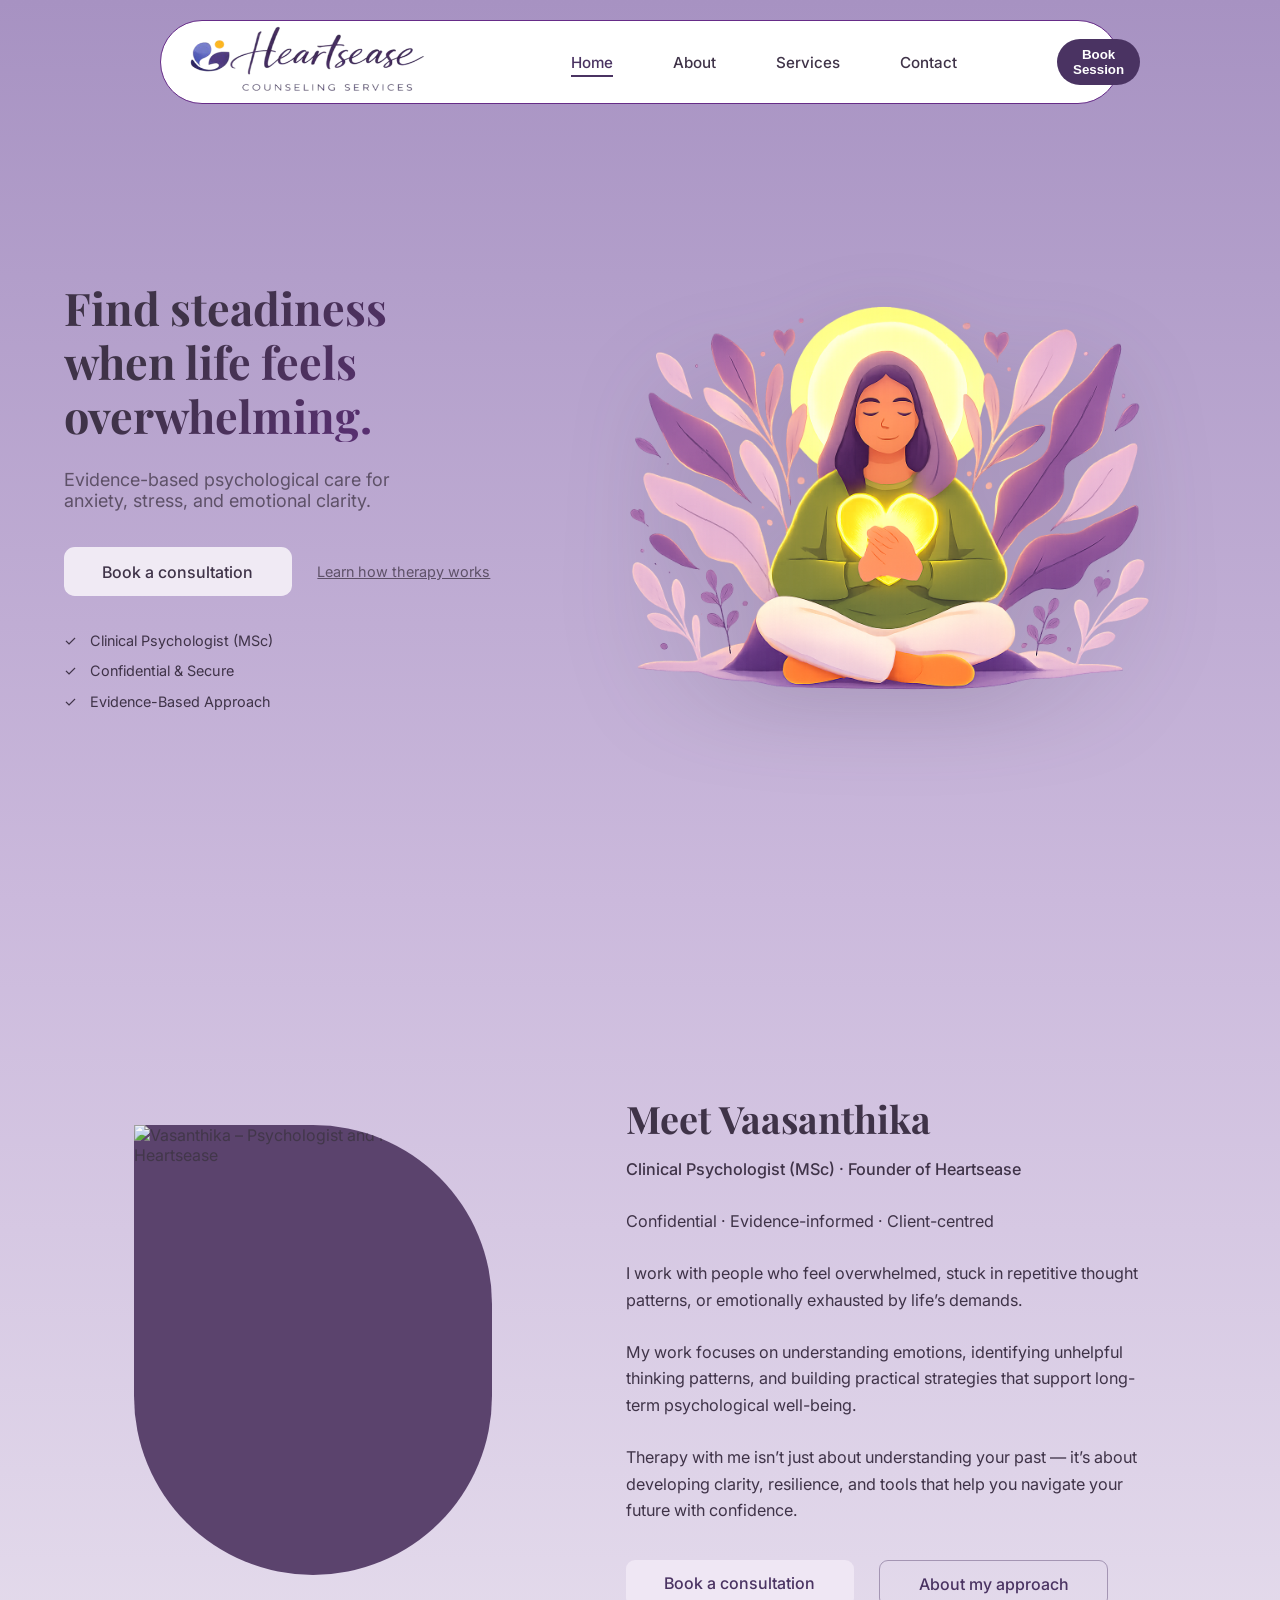
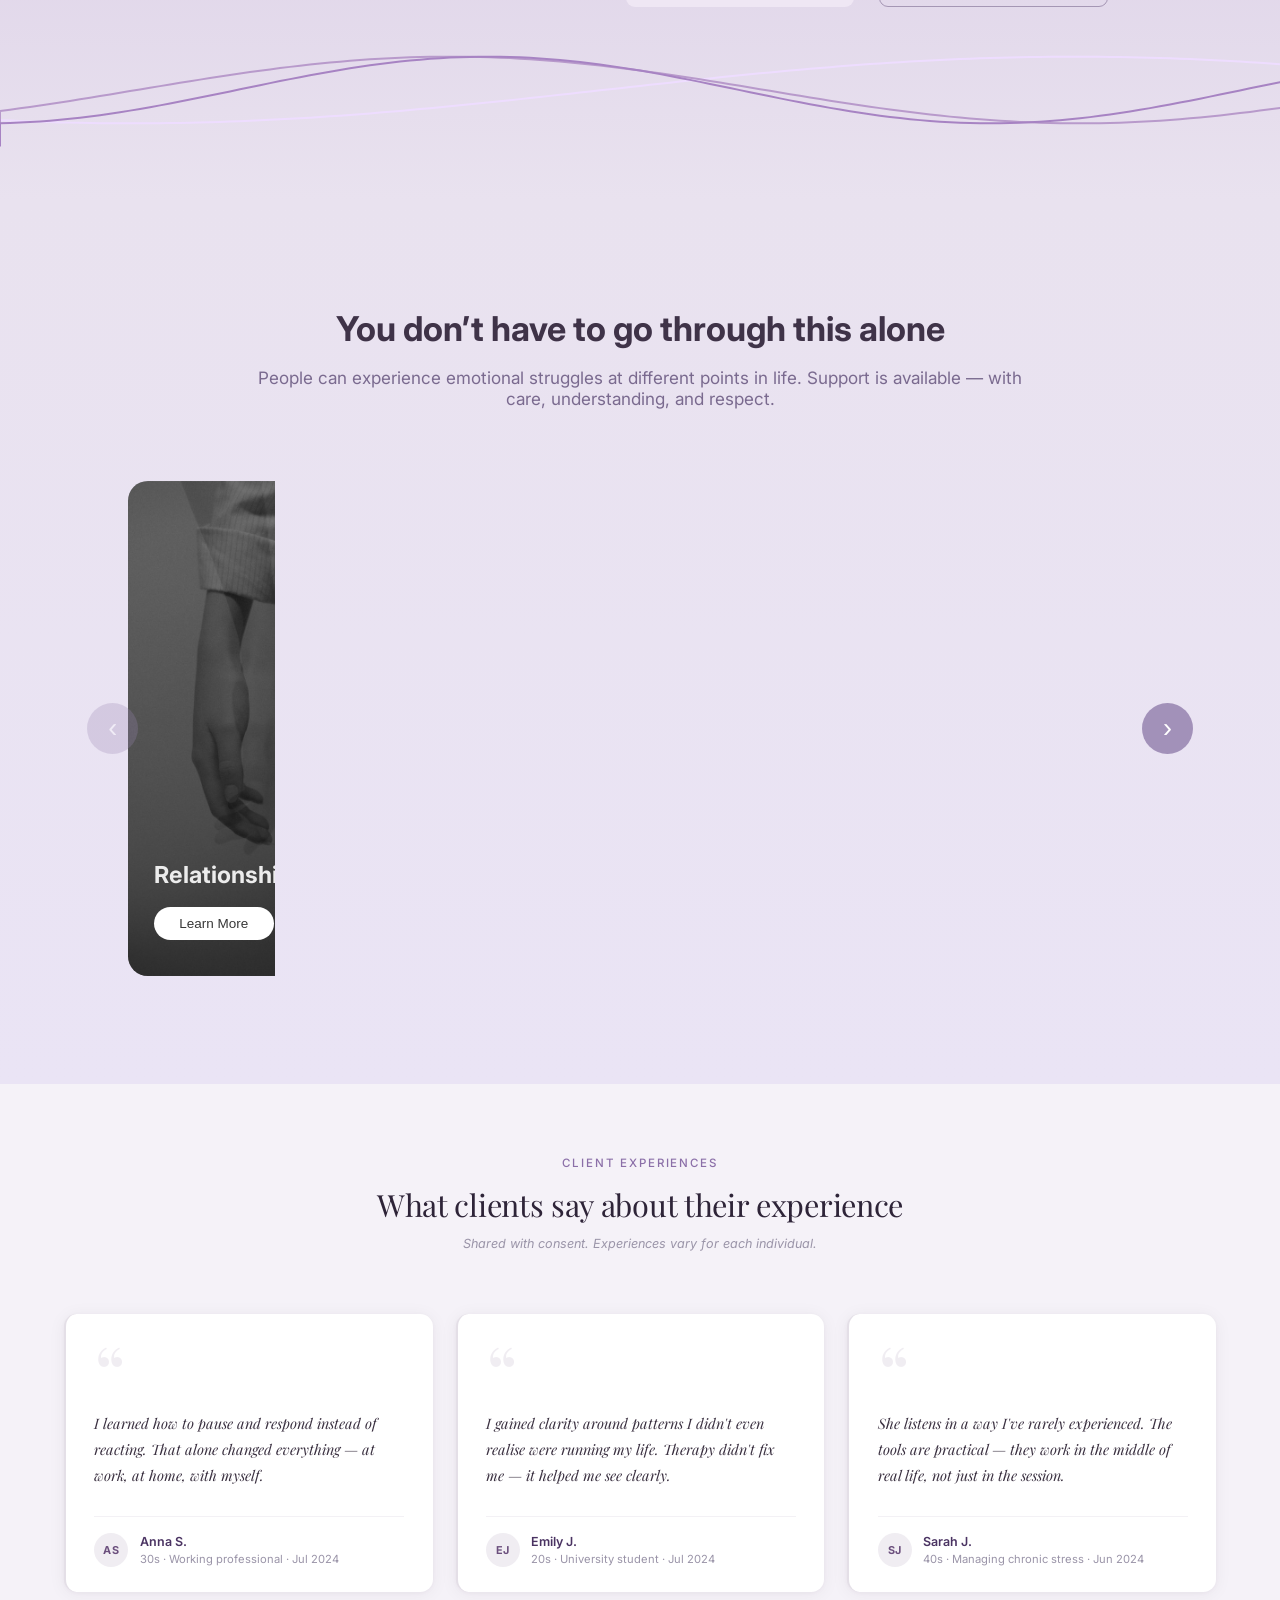
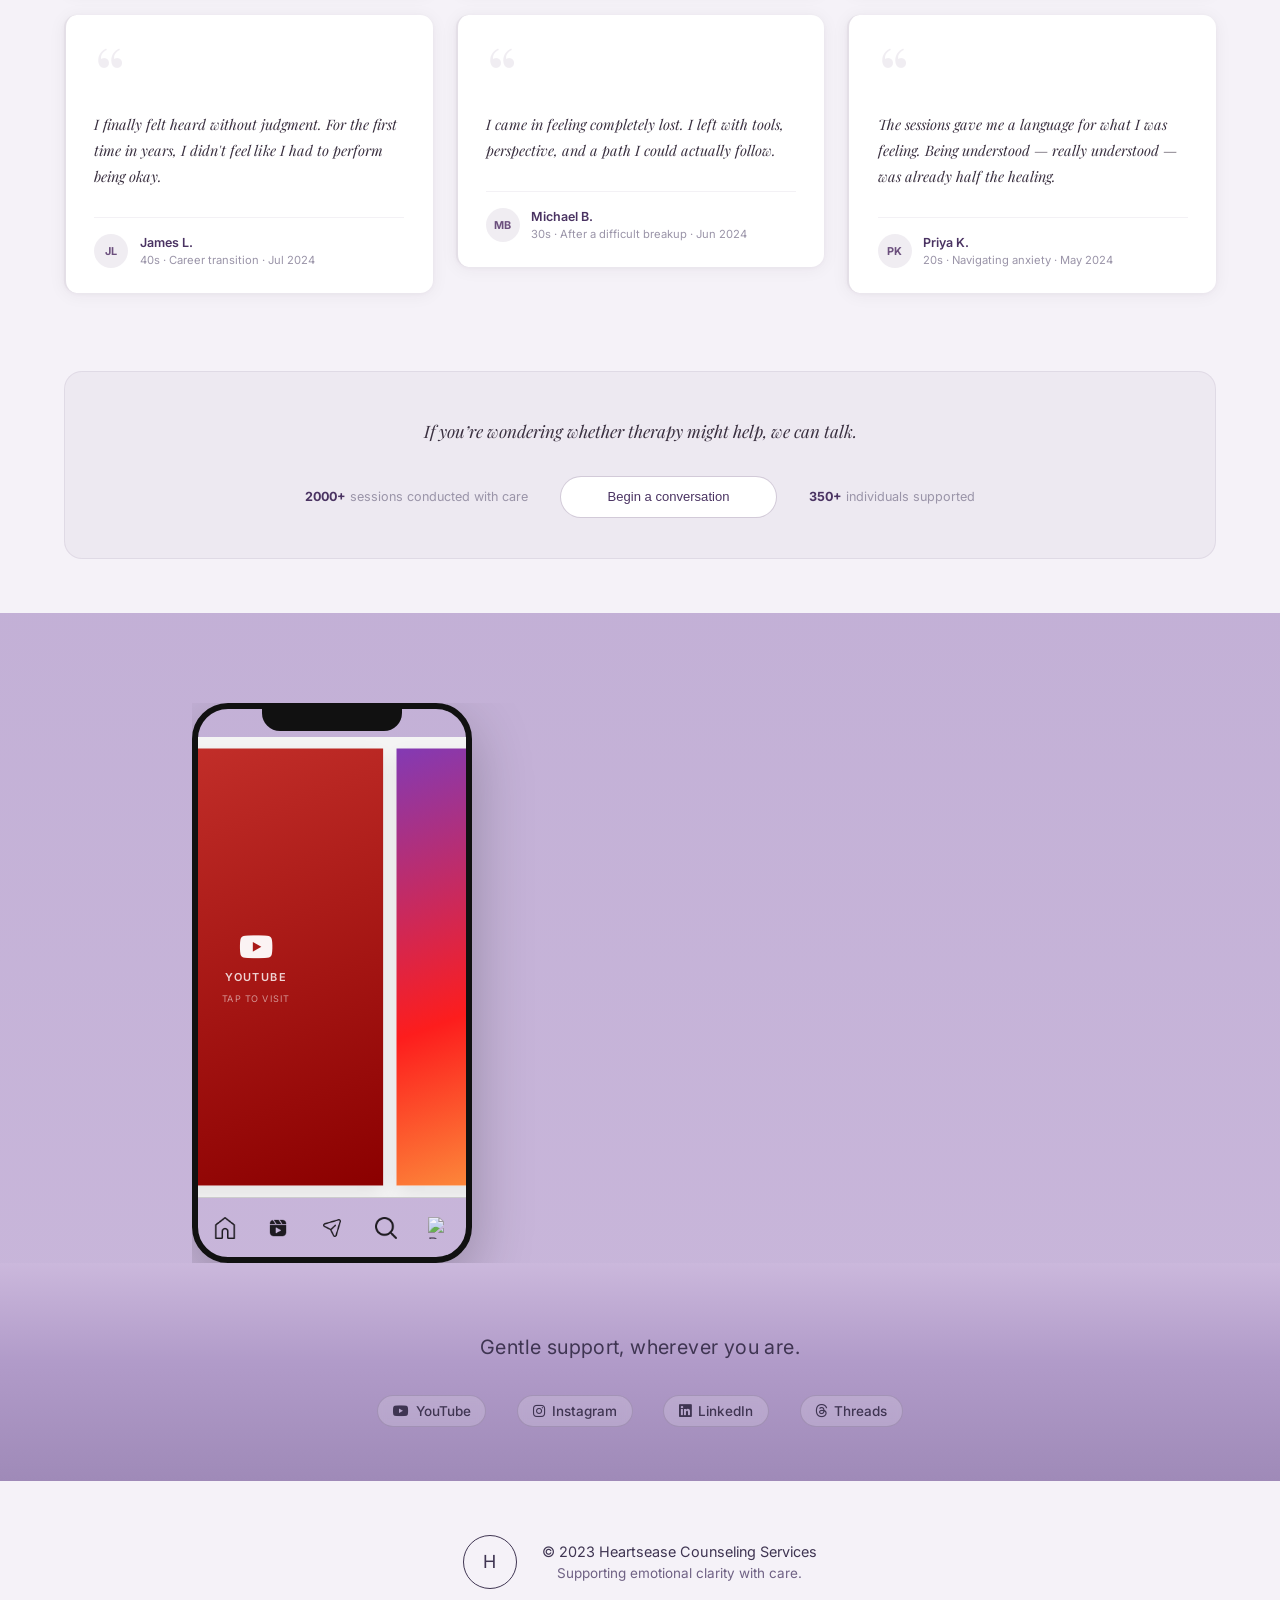
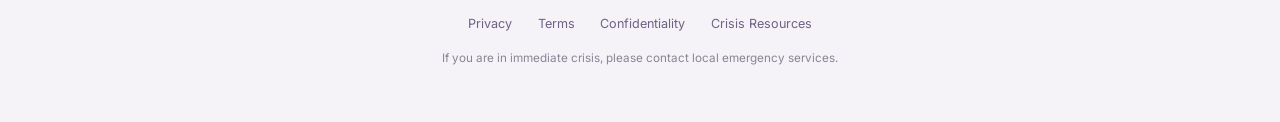
==== index.html @ f0b16a40 "Rename main.html to index.html" ====
<!DOCTYPE html>
<html lang="en">

<head>
  <meta charset="UTF-8" />
  <meta name="viewport" content="width=device-width, initial-scale=1.0" />
  <title>Heartsease – Psychological Care</title>
  <link rel="preconnect" href="https://fonts.googleapis.com">
  <link rel="preconnect" href="https://fonts.gstatic.com" crossorigin>
  <link href="https://fonts.googleapis.com/css2?family=Inter:wght@400;500;600&family=Playfair+Display:ital,wght@0,400;0,700;1,400&display=swap" rel="stylesheet">
  <link rel="stylesheet" href="https://cdnjs.cloudflare.com/ajax/libs/font-awesome/6.5.0/css/all.min.css" />
  <link rel="stylesheet" href="styles.css" />
  <script src="https://checkout.razorpay.com/v1/checkout.js"></script>
</head>

<body>

  <!-- NAVBAR -->
  <!-- <header class="navbar">
    <div class="nav-inner">
      <div class="logo">
        <img src="assets/logo.png" alt="Heartsease Logo" />
      </div>x

      <nav class="nav-links">
        <a href="#">Home</a>
        <a href="#">Approach</a>
        <a href="#">Services</a>
        <a href="#">Contact</a>
      </nav>

      <a href="#" class="nav-cta">Book Session</a>
    </div>
  </header> -->

  <header>
    <nav class="navbar">
      <div class="nav-container">
        <div class="nav-left">
          <img src="assets/logo.png" alt="Heartsease Logo" class="logo">
        </div>
        <ul class="nav-links" id="navLinks">
          <li><a href="#section1" class="active">Home</a></li>
          <li><a href="#section2">About</a></li>
          <li><a href="#section3">Services</a></li>
          <li><a href="#section4">Contact</a></li>
        </ul>
        <div class="nav-right">
          <button class="book-session-btn">Book Session</button>
          <button class="menu-toggle" id="menuToggle">☰</button>
        </div>
      </div>
    </nav>
  </header>

  <!-- HERO -->
  <section class="hero" id="section1">
    <div class="hero-content">

      <h1 class="hero-h1">Find steadiness <br/>when life feels overwhelming.</h1>

      <p class="subtitle">
        Evidence-based psychological care for <br/>anxiety, stress, and emotional clarity.
      </p>

      <div class="hero-visual">
        <img src="assets/illustration.png" alt="Calm therapy illustration" />
      </div>

      <div class="cta-row">
        <a href="#" class="primary-cta">Book a consultation</a>
        <a href="#" class="secondary-cta">Learn how therapy works</a>
      </div>

      <ul class="trust-list">
        <li>Clinical Psychologist (MSc)</li>
        <li>Confidential & Secure</li>
        <li>Evidence-Based Approach</li>
      </ul>

    </div>
  </section>
  <section class="about-section" id="section2">
    <div class="about-wrapper">

      <!-- IMAGE -->
      <div class="about-image reveal">
        <img src="" alt="Vasanthika – Psychologist and Founder of Heartsease" />
      </div>

      <!-- CONTENT -->
      <div class="about-content reveal">
        <h2>Meet Vaasanthika</h2>

        <p class="role">
          Clinical Psychologist (MSc) · Founder of Heartsease
        </p>

        <p class="trust-line">
          Confidential · Evidence-informed · Client-centred
        </p>

        <p>
          I work with people who feel overwhelmed, stuck in repetitive thought
          patterns, or emotionally exhausted by life’s demands.
        </p>

        <p>
          My work focuses on understanding emotions, identifying unhelpful thinking
          patterns, and building practical strategies that support long-term
          psychological well-being.
        </p>

        <p>
          Therapy with me isn’t just about understanding your past — it’s about
          developing clarity, resilience, and tools that help you navigate your
          future with confidence.
        </p>

        <div class="about-cta">
          <a href="#" class="primary-btn">Book a consultation</a>
          <a href="#" class="secondary-btn">About my approach</a>
        </div>
      </div>

      <div id="canvas-container">
        <canvas id="sineCanvas"></canvas>
      </div>

    </div>
  </section>
  <section class="focus-section" id="section3">

    <div class="focus-header reveal">
      <h2>You don’t have to go through this alone</h2>
      <p>
        People can experience emotional struggles at different points in life.
        Support is available — with care, understanding, and respect.
      </p>
    </div>

    <div class="focus-wrapper">

      <!-- LEFT ARROW -->
      <button class="nav-arrow left" aria-label="Scroll left">‹</button>

      <!-- CARD STRIP -->
      <div class="focus-cards">

        <div class="focus-card" style="background-image:url('assets/relationship.jpg')">
          <div class="overlay">
            <h3>Relationship</h3>
            <p>Build healthier relationships and improve the way you communicate with the people who matter most. These
              sessions help you understand patterns, handle conflict better, and feel more connected and heard.</p>
            <button>Learn More</button>
          </div>
        </div>

        <div class="focus-card" style="background-image:url('assets/anxiety.jpg')">
          <div class="overlay">
            <h3>Anxiety & Stress</h3>
            <p>If stress or anxiety feels like it’s taking over your day-to-day life, these sessions offer simple,
              practical tools to help you feel calmer, more grounded, and in control again.</p>
            <button>Learn More</button>
          </div>
        </div>

        <div class="focus-card" style="background-image:url('assets/life_transition.jpg')">
          <div class="overlay">
            <h3>Life Transitions</h3>
            <p>Going through a major life transition? Step into the next chapter of your life with confidence and ease,
              nurtured by my transformative counseling sessions.</p>
            <button>Learn More</button>
          </div>
        </div>

        <div class="focus-card" style="background-image:url('assets/confidence.png')">
          <div class="overlay">
            <h3>Self-esteem</h3>
            <p>Unleash your inner strength and rediscover your worth with my personalized counseling sessions tailored
              to empower your journey.</p>
            <button>Learn More</button>
          </div>
        </div>

        <div class="focus-card" style="background-image:url('assets/cognitive.jpg')">
          <div class="overlay">
            <h3>Cognitive Behaviour</h3>
            <p>revolutionize your mindset, and gain lasting positive changes in your thoughts and behaviour with my
              purpose-driven sessions.</p>
            <button>Learn More</button>
          </div>
        </div>

        <div class="focus-card" style="background-image:url('assets/grief.jpg')">
          <div class="overlay">
            <h3>Grief & Loss</h3>
            <p>Discover a way forward through the pain of grief. Learn to heal, restore and find a new sense of purpose
              with my compassionate guidance.</p>
            <button>Learn More</button>
          </div>
        </div>

      </div>

      <!-- RIGHT ARROW -->
      <button class="nav-arrow right" aria-label="Scroll right">›</button>

    </div>
  </section>
  <section class="testimonials-section" id="section4">
    <div class="testimonials-header reveal">
      <span class="t-eyebrow">Client Experiences</span>
      <h2>What clients say about their experience</h2>
      <p>Shared with consent. Experiences vary for each individual.</p>
    </div>

    <div class="testimonials-masonry" id="testimonialsGrid"></div>

    <div class="see-more" id="seeMore">
      <span>See more below</span>
      <span class="arrow">↓</span>
    </div>
    <div class="testimonial-cta">
      <p class="cta-text">
        If you’re wondering whether therapy might help, we can talk.
      </p>

      <div class="cta-stats">
        <span><strong>2000+</strong> sessions conducted with care</span>
        <button class="cta-button">
          Begin a conversation
        </button>
        <span><strong>350+</strong> individuals supported</span>
      </div>
    </div>

  </section>
  <footer class="site-footer">
    <div class="feed-strip">
      <div class="phone">
        <div class="notch"></div>
        <div class="phone-content">
          <div class="phone-post">
            <div class="post-image">
              <div class="auto-scroll" id="autoScroll">
                <!-- Social posts rendered by script.js -->
              </div>
            </div>
          </div>
        </div>
        <div class="phone-footer">
          <img class="nav-img" src="assets/home.png" alt="Home">
          <img class="nav-img" src="assets/reel.png" alt="Search">
          <img class="nav-img" src="assets/send.png" alt="Add">
          <img class="nav-img" src="assets/search.png" alt="Reels">
          <img class="nav-img" src="assets/green.jpg" alt="Profile">
        </div>
      </div>
    </div>

    <!-- Top Gradient Section -->
    <div class="footer-atmosphere reveal">
      <p class="footer-tagline">
        Gentle support, wherever you are.
      </p>

      <div class="footer-social">
        <a href="YOUR_YOUTUBE_URL" target="_blank" rel="noopener" aria-label="YouTube">
          <i class="fa-brands fa-youtube"></i> YouTube
        </a>
        <a href="YOUR_INSTAGRAM_URL" target="_blank" rel="noopener" aria-label="Instagram">
          <i class="fa-brands fa-instagram"></i> Instagram
        </a>
        <a href="YOUR_LINKEDIN_URL" target="_blank" rel="noopener" aria-label="LinkedIn">
          <i class="fa-brands fa-linkedin"></i> LinkedIn
        </a>
        <a href="YOUR_THREADS_URL" target="_blank" rel="noopener" aria-label="Threads">
          <i class="fa-brands fa-threads"></i> Threads
        </a>
      </div>
    </div>

    <!-- Bottom Identity Section -->
    <div class="footer-bottom">
      <div class="footer-brand">
        <div class="footer-logo">H</div>
        <div>
          <p class="copyright">
            © 2023 Heartsease Counseling Services
          </p>
          <p class="mission">
            Supporting emotional clarity with care.
          </p>
        </div>
      </div>

      <div class="footer-links">
        <a href="#">Privacy</a>
        <a href="#">Terms</a>
        <a href="#">Confidentiality</a>
        <a href="#">Crisis Resources</a>
      </div>

      <p class="crisis-note">
        If you are in immediate crisis, please contact local emergency services.
      </p>
    </div>

  </footer>

  <!-- ===================== BOOKING MODAL ===================== -->
  <div class="booking-overlay" id="bookingOverlay">
    <div class="booking-modal" id="bookingModal">

      <button class="booking-close" id="bookingClose" aria-label="Close">×</button>

      <!-- Header -->
      <div class="booking-header">
        <div class="booking-logo">H</div>
        <div>
          <h2>Book a Session</h2>
          <p class="booking-sub">with Vaasanthika &middot; Clinical Psychologist</p>
        </div>
      </div>

      <form class="booking-form" id="bookingForm" novalidate>

        <!-- NAME -->
        <div class="bk-group">
          <label class="bk-label" for="bkName">Your Name</label>
          <input class="bk-input" type="text" id="bkName" placeholder="Enter your full name" autocomplete="name" />
        </div>

        <div class="bk-divider"></div>

        <!-- CALENDAR -->
        <div class="bk-group">
          <label class="bk-label">Choose a Date</label>
          <div class="date-strip" id="dateStrip"></div>
        </div>

        <div class="bk-divider"></div>

        <!-- TIME SLOTS (populated from Google Calendar) -->
        <div class="bk-group">
          <label class="bk-label">Select a Time</label>
          <div class="time-slot-area">
            <p class="bk-cal-loading" id="slotLoading">
              <i class="fa-solid fa-circle-notch fa-spin"></i> Checking availability…
            </p>
            <div class="time-pill-grid" id="timePillGrid"></div>
          </div>
        </div>

        <div class="bk-divider"></div>

        <!-- MOBILE -->
        <div class="bk-group">
          <label class="bk-label" for="bkMobile">Mobile Number</label>
          <div class="bk-input-wrap">
            <input class="bk-input" type="tel" id="bkMobile" placeholder="+91 98765 43210" autocomplete="tel" />
            <span class="bk-field-icon" id="mobileIcon"></span>
          </div>
          <p class="verified-tag" id="mobileVerifiedTag">
            <i class="fa-solid fa-circle-check"></i> Mobile verified
          </p>
        </div>

        <!-- EMAIL -->
        <div class="bk-group">
          <label class="bk-label" for="bkEmail">Email Address</label>
          <div class="bk-input-wrap">
            <input class="bk-input" type="email" id="bkEmail" placeholder="you@email.com" autocomplete="email" />
            <span class="bk-field-icon" id="emailIcon"></span>
          </div>
          <p class="verified-tag" id="emailVerifiedTag">
            <i class="fa-solid fa-circle-check"></i> Email verified
          </p>
        </div>

        <div class="bk-divider"></div>

        <!-- AMOUNT -->
        <div class="amount-bar">
          <span class="amount-label">Session Fee</span>
          <span class="amount-value" id="sessionAmount">₹1,999 <span class="amount-per">/ session</span></span>
        </div>

        <!-- INFO NOTES -->
        <ul class="info-notes-bk">
          <li><i class="fa-solid fa-envelope-open-text"></i> You'll receive a confirmation with session details</li>
          <li><i class="fa-solid fa-lock"></i> Sessions are held online in a private, secure setting</li>
          <li><i class="fa-solid fa-feather"></i> You don't need to prepare anything in advance</li>
        </ul>

        <!-- BOOK NOW -->
        <button type="submit" class="book-now-btn" id="bookNowBtn">Book Now</button>

        <!-- TROUBLE -->
        <p class="trouble-line">
          Trouble booking?
          <a class="wa-link" id="waHelpLink" href="#" target="_blank" rel="noopener">
            <i class="fa-brands fa-whatsapp"></i> Contact us on WhatsApp
          </a>
        </p>

      </form>
    </div>
  </div>
  <!-- =================== END BOOKING MODAL =================== -->

  <script src="script.js"></script>
</body>

</html>
---- styles.css ----
/* RESET */
* {
  margin: 0;
  padding: 0;
  box-sizing: border-box;
}

html {
  overflow-x: clip;
}
body {
  overflow-x: hidden;
}

:root {
  /* Backgrounds */
  --bg-main: #B6A3C7;
  --bg-gradient: linear-gradient(180deg, #A792C2 0%, #CBB9DC 100%);
  --bg-about: linear-gradient(180deg, #CBB9DC 0%, #E9E2EF 100%);
  --bg-light: #f5f2f8;
  --bg-testimonials: #f3f5e8;

  /* Text */
  --text-primary: #3F3348;
  --text-secondary: #5E5168;
  --text-dark: #2f2a35;
  --text-muted: #6f6284;
  --text-subtle: #8a8594;
  --text-trust: rgba(47, 31, 63, 0.65);
  --text-footer: #3f3552;

  /* Purples */
  --purple-deep: #4a3362;
  --purple-mid: #5a3f6e;
  --purple-muted: #7a6a8f;
  --purple-soft: rgba(155, 136, 179, 0.9);
  --purple-border: #662c88;
  --purple-overlay: linear-gradient(180deg, rgba(155, 136, 179, 0.15), rgba(155, 136, 179, 0.05));

  /* Borders */
  --accent-soft: rgba(63, 51, 72, 0.08);
  --border-soft: rgba(74, 51, 98, 0.4);
  --border-cta: rgba(59, 42, 79, 0.25);

  /* CTA */
  --cta-bg: #F0EAF4;
  --cta-bg-alt: #efe7f4;
  --cta-bg-hover: #ece6f3;
  --cta-text: #3F3348;

  /* Footer */
  --footer-atmosphere: linear-gradient(180deg, #cbb8dc 0%, #b19bc9 45%, #9f8ab8 100%);
}


/* BODY */
body {
  font-family: "Inter", system-ui, sans-serif;
  background: var(--bg-gradient);
  color: var(--text-primary);
}

/* NAVBAR */
/* .navbar {
  position: fixed;
  top: 0;
  width: 100vw;
  height: 10vh;
  background: rgba(182, 163, 199, 0.85);
  backdrop-filter: blur(10px);
  z-index: 100;
}

.nav-inner {
  width: 90vw;
  height: 100%;
  margin: 0 auto;
  display: flex;
  align-items: center;
  justify-content: space-between;
}

.logo {
  display: flex;
  align-items: center;
  height: 100%;
}

.logo img {
  height: 4.5vh;
  height: 80px;     
  width: auto;
  object-fit: contain;
}


.nav-links {
  display: flex;
  gap: 3vw;
}

.nav-links a {
  color: var(--text-primary);
  text-decoration: none;
  font-size: 1.6vh;
}

.nav-links a:hover {
  color: var(--text-primary);
}

.nav-cta {
  padding: 1.2vh 2.4vw;
  background: var(--accent-soft);
  border-radius: 3vh;
  text-decoration: none;
  color: var(--text-primary);
  font-size: 1.6vh;
} */

.navbar {
    position: fixed;
    top: 20px;
    left: 50%;
    width: 75vw;
    transform: translateX(-50%);
    backdrop-filter: blur(10px);
    background-color: white;
    border-radius: 50px;
    padding: 1px 10px;
    border: 1px solid var(--purple-border);
    z-index: 1000;
}

.nav-container {
    display: flex;
    align-items: center;
    justify-content: space-between;
    gap: 100px;
    /* padding: 10px 40px; */

}

.nav-left {
    display: flex;
    align-items: center;
}

.logo {
    width: 300px;
    height: 80px;
}

.nav-center {
    display: flex;
    align-items: center;
    gap: 40px;
}

.product-name {
    font-size: 1.2rem;
    font-weight: bold;
    color: var(--text-primary);
}

.nav-right {
    display: flex;
    align-items: center;
    gap: 15px;
}

.book-session-btn {
    background: var(--purple-deep);
    color: #ffffff;
    border: none;
    padding: 8px 16px;
    border-radius: 50px;
    margin-right: 12px;
    font-weight: 600;
    cursor: pointer;
}

.nav-links {
    display: flex;
    list-style: none;
    gap: 60px;
}

.nav-links a {
    color: var(--text-primary);
    text-decoration: none;
    font-weight: 500;
    font-size: 0.95rem;
    transition: all 0.3s ease;
    position: relative;
}

.nav-links a:hover,
.nav-links a.active {
    color: var(--purple-deep);
}

.nav-links a::after {
    content: '';
    position: absolute;
    width: 0;
    height: 2px;
    bottom: -5px;
    left: 50%;
    background: var(--purple-deep);
    transition: all 0.3s ease;
    transform: translateX(-50%);
}

.nav-links a:hover::after,
.nav-links a.active::after {
    width: 100%;
}

.header-right {
    display: flex;
    align-items: center;
    gap: 20px;
}

/* Mobile Toggle Buttons */
.menu-toggle {
    display: none;
    background: none;
    border: none;
    color: #ffffff;
    font-size: 1.5rem;
    cursor: pointer;
}

.hamburger-menu {
    display: none;
    /* Hidden on desktop */
    background: none;
    border: none;
    font-size: 24px;
    cursor: pointer;
}

/* HERO */
.hero {
  width: 100vw;
  height: 100vh;
  padding-top: 10vh; /* navbar offset */
  background: var(--bg-gradient); /* #A792C2 → #CBB9DC */
  display: flex;
  align-items: center;
}

.hero-content {
  width: 90vw;
  margin: auto;
  display: grid;
  grid-template-columns: 1.1fr 0.9fr;
  grid-template-areas:
    "h1     visual"
    "sub    visual"
    "cta    visual"
    "trust  visual";
  align-items: center;
  gap: 0 5vw;
}

.hero-h1      { grid-area: h1;     margin-bottom: 3vh; }
.subtitle     { grid-area: sub;    margin-bottom: 4vh; }
.hero-visual  { grid-area: visual; }
.cta-row      { grid-area: cta;    margin-bottom: 4vh; }
.trust-list   { grid-area: trust;  }

/* TEXT */
.hero-h1 {
  font-family: "Georgia", serif;
  font-size: 5vh;
  line-height: 1.2;
  margin-bottom: 3vh;
}

.subtitle {
  font-size: 2vh;
  /* max-width: 38vw; */
  color: var(--text-secondary);
  margin-bottom: 4vh;
}

/* CTA */
.cta-row {
  display: flex;
  align-items: center;
  gap: 2vw;
  margin-bottom: 4vh;
}

.primary-cta {
  background: var(--cta-bg);
  color: var(--cta-text);
  padding: 1.6vh 3vw;
  border-radius: 1.2vh;
  text-decoration: none;
  font-weight: 500;
}

.secondary-cta {
  color: var(--text-secondary);
  text-decoration: underline;
  font-size: 1.6vh;
}

/* TRUST */
.trust-list {
  list-style: none;
  display: flex;
  flex-direction: column;
  gap: 1.5vh;
  font-size: 1.6vh;
}

.trust-list li::before {
  content: "✓";
  margin-right: 1vw;
}

/* IMAGE */
.hero-visual {
  display: flex;
  justify-content: center;
}

.hero-visual img {
  width: 50vw;
  max-height: 70vh;
  object-fit: contain;
}

.about-section {
  width: 100vw;
  min-height: 100vh;
  background: var(--bg-about);
  display: flex;
  align-items: center;
}

.about-wrapper {
  width: 88vw;
  margin: auto;
  display: grid;
  grid-template-columns: 0.9fr 1.1fr;
  gap: 6vw;
  align-items: center;
}

/* IMAGE */
.about-image {
  display: flex;
  justify-content: center;
  /* background-color: #5a3f6e; */
}

.about-image img {
  width: 28vw;
  height: 50vh;
  object-fit: cover;
  border-radius: 0 18vw 18vw 18vw;
  filter: contrast(0.95) saturate(0.95);
    background-color: var(--purple-mid);

}

/* CONTENT */
.about-content h2 {
  font-family: "Georgia", serif;
  font-size: 4.2vh;
  margin-bottom: 1.5vh;
  color: var(--text-primary);
}

.role {
  font-size: 1.8vh;
  font-weight: 500;
  margin-bottom: 1vh;
  color: var(--text-primary);
}

.trust-line {
  font-size: 1.6vh;
  color: var(--text-trust);
  margin-bottom: 4vh;
}

.about-content p {
  font-size: 1.8vh;
  line-height: 1.65;
  color: var(--text-primary);
  max-width: 42vw;
  margin-bottom: 2.8vh;
}

/* CTA */
.about-cta {
  display: flex;
  gap: 2vw;
  margin-top: 4vh;
}

.primary-btn {
  padding: 1.4vh 3vw;
  background: var(--cta-bg-alt);
  color: var(--purple-deep);
  text-decoration: none;
  border-radius: 1vh;
  font-weight: 500;
}

.secondary-btn {
  padding: 1.4vh 3vw;
  border: 1px solid var(--border-soft);
  color: var(--purple-deep);
  text-decoration: none;
  border-radius: 1vh;
  font-weight: 500;
}

#canvas-container {
    position: absolute;
    bottom: 0;
    left: 0;
    width: 100%;
    height: 10px;
    z-index: 1;
}

/* =========================
   SECTION
========================= */
.focus-section {
  width: 100vw;
  padding: 12vh 6vw;
  background: linear-gradient(180deg, #E9E2EF 0%, #EAE4F5 100%); /* picks up where About ends */
}

.focus-header {
  text-align: center;
  max-width: 60vw;
  margin: 0 auto 8vh;
}

.focus-header h2 {
  font-size: 3.8vh;
  color: var(--text-primary);
  margin-bottom: 2vh;
}

.focus-header p {
  font-size: 1.9vh;
  color: var(--purple-muted);
}

/* =========================
   WRAPPER
========================= */
.focus-wrapper {
  position: relative;
  display: flex;
  align-items: center;
}

/* =========================
   CARD STRIP
========================= */
.focus-cards {
  display: flex;
  gap: 1.5vw;
  overflow-x: auto;
  scroll-behavior: smooth;
  height: 55vh;
  padding: 0 4vw;
}

.focus-cards::-webkit-scrollbar {
  display: none;
}

/* =========================
   CARD
========================= */
.focus-card {
  flex: 0 0 18vw;
  border-radius: 2.2vh;
  background-size: cover;
  background-position: center;
  position: relative;
  overflow: hidden;
  cursor: pointer;
   filter: grayscale(100%);
  transition: filter 0.5s ease, flex 0.6s ease, opacity 0.4s ease;
}

/* Hovered card → full color */
.focus-card:hover {
  filter: grayscale(0%);
  flex: 0 0 32vw;

}

/* Non-hovered cards stay muted */
.focus-cards:hover .focus-card:not(:hover) {
  filter: grayscale(100%);
}

/* =========================
   OVERLAY
========================= */
.overlay {
  position: absolute;
  inset: 0;
  background: linear-gradient(
    180deg,
    rgba(0,0,0,0.25),
    rgba(0,0,0,0.6)
  );
  padding: 4vh 2vw;
  display: flex;
  flex-direction: column;
  justify-content: flex-end;
  color: #ffffff;
}

/* =========================
   TITLE – DEFAULT STATE
   (No card hovered)
========================= */
.overlay h3 {
  font-size: 2.6vh;
  transform: rotate(0deg);
  position: static;
  white-space: nowrap;
  opacity: 0.9;
  transition: transform 0.4s ease, opacity 0.3s ease;
}

/* .overlay h3 {
  font-size: 2.6vh;
  transform: rotate(0deg);
  opacity: 0.9;
  transition: opacity 0.3s ease;
} */


/* =========================
   WHEN ONE CARD IS HOVERED
========================= */

/* Rotate ALL NON-HOVERED titles */
.focus-cards:hover .focus-card:not(:hover) .overlay h3 {
  transform: rotate(-90deg);
  transform-origin: left bottom;
  position: absolute;
  bottom: 4vh;
  left: 2vw;
  opacity: 0.75;
}

/* Ensure hovered card stays normal */
.focus-card:hover .overlay h3 {
  transform: rotate(0deg);
  position: static;
  opacity: 1;
}


/* =========================
   PARAGRAPH (ONLY ON HOVER)
========================= */

.overlay p {
  font-size: 1.6vh;
  line-height: 1.5;
  max-width: 22vw;
  opacity: 0;
  max-height: 0;
  overflow: hidden;
  transition: opacity 0.4s ease, max-height 0.4s ease;
}

/* Show paragraph only on hovered card */
.focus-card:hover .overlay p {
  opacity: 1;
  max-height: 20vh;
  margin: 12px 0 16px;
}

/* Remove artificial spacing when paragraph is visible */
.focus-card:hover .overlay button {
  margin-top: 0;
}



/* =========================
   BUTTON
========================= */
.overlay button {
  margin-top: 2vh;
  align-self: flex-start;
  padding: 1vh 2vw;
  font-size: 1.5vh;
  border-radius: 2vh;
  border: none;
  background: #ffffff;
  color: #3F3348;
  cursor: pointer;
}


/* =========================
   NAV ARROWS (ALWAYS VISIBLE)
========================= */
.nav-arrow {
  position: absolute;
  width: 4vw;
  height: 4vw;
  border-radius: 50%;
  border: none;
  background: var(--purple-soft);
  color: #ffffff;
  font-size: 3vh;
  cursor: pointer;
  display: flex;
  align-items: center;
  justify-content: center;
  z-index: 10;
}

.nav-arrow.left {
  left: 0.8vw;
}

.nav-arrow.right {
  right: 0.8vw;
}

.nav-arrow.disabled {
  opacity: 0.3;
  pointer-events: none;
}

.nav-arrow {
  z-index: 50;
}

.focus-cards {
  z-index: 1;
}

/* =========================
  Testimonials Section
========================= */
/* =========================
   SECTION
========================= */
/* ── Section shell ─────────────────────────────── */
.testimonials-section {
  width: 100vw;
  background: var(--bg-light);
  padding: 8vh 5vw 6vh;
  display: flex;
  flex-direction: column;
}

/* ── Header ────────────────────────────────────── */
.testimonials-header {
  text-align: center;
  margin-bottom: 7vh;
}

.t-eyebrow {
  display: block;
  font-size: 0.72rem;
  font-weight: 500;
  letter-spacing: 0.16em;
  text-transform: uppercase;
  color: #8b6fa8;
  margin-bottom: 1.6vh;
}

.testimonials-header h2 {
  font-family: "Playfair Display", Georgia, serif;
  font-size: clamp(1.6rem, 3.4vh, 2.4rem);
  font-weight: 400;
  color: #2e2438;
  margin-bottom: 1.2vh;
  letter-spacing: -0.01em;
}

.testimonials-header p {
  font-size: clamp(0.78rem, 1.4vh, 0.88rem);
  color: #9a94a8;
  font-style: italic;
}

/* ── 3-column masonry ─────────────────────────── */
.testimonials-masonry {
  column-count: 3;
  column-gap: 1.8vw;
}

@media (max-width: 900px)  { .testimonials-masonry { column-count: 2; } }
@media (max-width: 560px)  { .testimonials-masonry { column-count: 1; } }

/* ── Card ─────────────────────────────────────── */
.testimonial-card {
  background: #ffffff;
  border-radius: 1.4vh;
  padding: 3.4vh 2.2vw 2.8vh;
  margin-bottom: 1.8vw;
  break-inside: avoid;
  border-left: 2.5px solid rgba(107, 79, 125, 0.18);
  box-shadow: 0 2px 18px rgba(46, 36, 56, 0.055), 0 1px 4px rgba(46, 36, 56, 0.04);
  transition: transform 0.32s cubic-bezier(.22,1,.36,1), box-shadow 0.32s ease, border-left-color 0.32s ease;
}

.testimonial-card:hover {
  transform: translateY(-5px);
  box-shadow: 0 14px 40px rgba(46, 36, 56, 0.11);
  border-left-color: rgba(107, 79, 125, 0.5);
}

/* ── Decorative opening quote ─────────────────── */
.tc-quote-mark {
  font-family: "Playfair Display", Georgia, serif;
  font-size: 4.8rem;
  line-height: 0.7;
  color: rgba(107, 79, 125, 0.1);
  display: block;
  margin-bottom: 1.4vh;
  user-select: none;
  pointer-events: none;
}

/* ── Review text ──────────────────────────────── */
.tc-review {
  font-family: "Playfair Display", Georgia, serif;
  font-style: italic;
  font-size: clamp(0.88rem, 1.6vh, 1.02rem);
  line-height: 1.8;
  color: #3a3040;
  margin: 0 0 3vh;
}

/* ── Person row ───────────────────────────────── */
.tc-person {
  display: flex;
  align-items: center;
  gap: 0.9vw;
  padding-top: 1.8vh;
  border-top: 1px solid rgba(107, 79, 125, 0.08);
}

/* ── Initials circle ──────────────────────────── */
.tc-initials {
  width: 34px;
  height: 34px;
  border-radius: 50%;
  background: rgba(107, 79, 125, 0.1);
  color: #6b4f7d;
  font-size: 0.68rem;
  font-weight: 700;
  letter-spacing: 0.04em;
  display: flex;
  align-items: center;
  justify-content: center;
  flex-shrink: 0;
}

.tc-meta {
  display: flex;
  flex-direction: column;
}

.tc-name {
  font-size: clamp(0.78rem, 1.35vh, 0.88rem);
  font-weight: 600;
  color: #4a3362;
  line-height: 1.3;
}

.tc-descriptor {
  font-size: clamp(0.7rem, 1.15vh, 0.8rem);
  color: #9a94a8;
  margin-top: 0.2vh;
}

/* ── See more (hidden in new layout) ─────────── */
.see-more {
  display: none;
}

/* ── CTA strip ────────────────────────────────── */
.testimonial-cta {
  width: 100%;
  margin: 7vh 0 0;
  padding: 5vh 4vw 4.5vh;
  text-align: center;
  background: rgba(107, 79, 125, 0.05);
  border-radius: 2vh;
  border: 1px solid rgba(107, 79, 125, 0.1);
}

.cta-text {
  font-family: "Playfair Display", Georgia, serif;
  font-style: italic;
  font-size: clamp(1rem, 1.9vh, 1.15rem);
  color: #3a3040;
  margin-bottom: 3vh;
  line-height: 1.6;
}

.cta-button {
  padding: 1.4vh 3.6vw;
  font-size: clamp(0.78rem, 1.45vh, 0.9rem);
  border-radius: 4vh;
  border: 1.5px solid rgba(107, 79, 125, 0.3);
  background: #ffffff;
  color: #4a3362;
  cursor: pointer;
  font-weight: 500;
  transition: background 0.25s ease, border-color 0.25s ease, transform 0.2s ease;
}

.cta-button:hover {
  background: rgba(107, 79, 125, 0.07);
  border-color: rgba(107, 79, 125, 0.5);
  transform: translateY(-1px);
}

.cta-stats {
  margin-top: 3.5vh;
  font-size: clamp(0.78rem, 1.4vh, 0.88rem);
  color: #9a94a8;
  display: flex;
  justify-content: center;
  align-items: center;
  gap: 2.5vw;
}

.cta-stats strong {
  font-weight: 700;
  color: #4a3362;
}

.dot {
  opacity: 0.35;
}

.site-footer {
  width: 100vw;
  font-family: inherit;
}

/* =========================
   TOP GRADIENT ATMOSPHERE
========================= */
.footer-atmosphere {
  background: var(--footer-atmosphere);
  padding: 8vh 6vw 6vh;
  text-align: center;
}

.footer-tagline {
  font-size: 2.2vh;
  color: var(--text-footer);
  margin-bottom: 4vh;
  letter-spacing: 0.02em;
}

.footer-social {
  display: flex;
  justify-content: center;
  flex-wrap: wrap;
  gap: 1.4vh 2.4vw;
}

.footer-social a {
  display: inline-flex;
  align-items: center;
  gap: 0.5em;
  font-size: clamp(0.78rem, 1.5vh, 0.92rem);
  font-weight: 500;
  text-decoration: none;
  color: var(--text-footer);
  padding: 0.5em 1.1em;
  border: 1px solid rgba(63, 51, 72, 0.18);
  border-radius: 2em;
  background: rgba(255,255,255,0.18);
  backdrop-filter: blur(4px);
  transition: background 0.2s ease, border-color 0.2s ease, transform 0.2s ease;
}

.footer-social a:hover {
  background: rgba(255,255,255,0.32);
  border-color: rgba(63, 51, 72, 0.35);
  transform: translateY(-1px);
}

.footer-social a i {
  font-size: 1.05em;
}

/* =========================
   BOTTOM SECTION
========================= */
.footer-bottom {
  background: var(--bg-light);
  padding: 6vh 6vw;
  text-align: center;
}

.footer-brand {
  display: flex;
  justify-content: center;
  align-items: center;
  gap: 2vw;
  margin-bottom: 3vh;
}

.footer-logo {
  width: 6vh;
  height: 6vh;
  border: 1px solid var(--text-footer);
  border-radius: 50%;
  display: flex;
  align-items: center;
  justify-content: center;
  font-size: 2vh;
  color: var(--text-footer);
}

.copyright {
  font-size: 1.6vh;
  color: var(--text-footer);
}

.mission {
  font-size: 1.5vh;
  color: var(--text-muted);
  margin-top: 0.5vh;
}

/* Links */
.footer-links {
  margin: 3vh 0 2vh;
  display: flex;
  justify-content: center;
  gap: 2vw;
  flex-wrap: wrap;
}

.footer-links a {
  font-size: 1.4vh;
  color: var(--text-muted);
  text-decoration: none;
}

.footer-links a:hover {
  text-decoration: underline;
}

/* Crisis Note */
.crisis-note {
  font-size: 1.3vh;
  color: var(--text-subtle);
  max-width: 60vw;
  margin: 0 auto;
  line-height: 1.6;
}

.feed-strip {
    /* position: relative; */
    margin-top: 10vh;
    margin-left: 15vw;
    width: calc(100% - 15vw);
    height: auto;
    overflow: hidden;
    gap: 40px;
    flex: 1;
}



/* BACKGROUND POSTS */
.post {
    width: 240px;
    height: 380px;
    border-radius: 6px;
    box-shadow: 0 8px 20px rgba(0, 0, 0, .08);
    display: flex;
    flex-direction: column;
    transform: scale(0.95);
}

.post .header {
    height: 50px;
    padding: 10px;
    display: flex;
    align-items: center;
    gap: 8px;
}

.avatar {
    width: 28px;
    height: 28px;
    border-radius: 50%;
    background: #bbb;
}

.header-lines {
    flex: 1;
}

.line {
    height: 6px;
    background: #ccc;
    border-radius: 4px;
    margin-bottom: 4px;
}

.image {
    flex: 1;
    background: var(--card);
}

.footer {
    height: 60px;
    padding: 10px;
}

.icon-row {
    display: flex;
    gap: 10px;
}

.icon {
    width: 18px;
    height: 18px;
    background: #ccc;
    border-radius: 4px;
}

/* PHONE */
.phone {
    width: 280px;
    height: 560px;
    background: var(--phone-bg);
    border-radius: 36px;
    border: 6px solid #111;
    box-shadow: 0 20px 60px rgba(0, 0, 0, .25);
    display: flex;
    flex-direction: column;
    position: relative;
    z-index: 10;
}

/* NOTCH */
.notch {
    position: absolute;
    top: -6px;
    left: 50%;
    transform: translateX(-50%);
    width: 140px;
    height: 28px;
    background: #111;
    border-bottom-left-radius: 18px;
    border-bottom-right-radius: 18px;
}

/* PHONE CONTENT */
.phone-content {
    flex: 1;
    padding-top: 28px;
    display: flex;
    flex-direction: column;
    overflow: hidden;
    position: relative;
}

.phone-post {
    flex: 1;
    background: #f4f4f4;
    display: flex;
    flex-direction: column;
    overflow: hidden;
    position: relative;
}

/* STORIES BAR */
.stories {
    display: flex;
    gap: 10px;
    padding: 4px;
    background: white;
    border-bottom: 1px solid #ddd;
}

.story {
    width: 40px;
    height: 40px;
    border-radius: 50%;
    background: #bbb;
    flex-shrink: 0;
}

/* MAIN POST IMAGE */
.post-image {
    position: absolute;
    inset: 0;
    overflow: hidden;
}



.phone-footer {
    height: 60px;
    border-top: 1px solid #ccc;
    display: flex;
    align-items: center;
    justify-content: space-around;
}

.nav-img {
    width: 22px;
    height: 22px;
    object-fit: contain;
    opacity: 0.85;
    transition: transform 0.15s ease, opacity 0.15s ease;
    cursor: pointer;
}

.nav-img:hover {
    transform: scale(1.1);
    opacity: 1;
}


.auto-scroll {
    position: absolute;
    top: 0;
    left: 0;
    height: 100%;
    display: flex;
    pointer-events: auto;
    cursor: pointer;
}

/* =====================================================
   ENHANCEMENTS
===================================================== */

/* Smooth scroll */
html { scroll-behavior: smooth; }

/* Keyframes */
@keyframes float {
  0%, 100% { transform: translateY(0); }
  50%       { transform: translateY(-18px); }
}

@keyframes fadeSlideUp {
  from { opacity: 0; transform: translateY(32px); }
  to   { opacity: 1; transform: translateY(0); }
}

/* Hero – entrance animation + gradient heading */
.hero-h1, .subtitle, .cta-row, .trust-list { animation: fadeSlideUp 0.8s ease both; }
.hero-visual { animation: fadeSlideUp 0.8s 0.15s ease both; }

.hero-h1 {
  font-family: "Playfair Display", Georgia, serif;
  background: linear-gradient(135deg, var(--text-primary) 30%, var(--purple-border) 100%);
  -webkit-background-clip: text;
  -webkit-text-fill-color: transparent;
  background-clip: text;
}

.hero-visual img {
  animation: float 5.5s ease-in-out infinite;
  filter: drop-shadow(0 24px 40px rgba(63,51,72,0.18));
}

/* About heading font */
.about-content h2 { font-family: "Playfair Display", Georgia, serif; }

/* Navbar scrolled state */
.navbar.scrolled {
  background-color: rgba(255,255,255,0.97);
  box-shadow: 0 4px 24px rgba(63,51,72,0.12);
}

/* Button hover lift */
.primary-cta, .primary-btn, .book-session-btn {
  transition: transform 0.25s ease, box-shadow 0.25s ease;
}
.primary-cta:hover, .primary-btn:hover, .book-session-btn:hover {
  transform: translateY(-2px);
  box-shadow: 0 8px 24px rgba(63,51,72,0.2);
}

/* Overlay button transition */
.overlay button { transition: background 0.2s ease, transform 0.2s ease; }
.overlay button:hover { background: var(--cta-bg-alt); transform: translateX(4px); }

/* Testimonial card hover — defined in main section block */

/* Social post cards inside phone */
.post {
    width: 268px;
    height: 100%;
    flex-shrink: 0;
    border-radius: 0;
    display: flex;
    flex-direction: column;
    align-items: center;
    justify-content: center;
    gap: 10px;
    cursor: pointer;
    transition: filter 0.2s ease;
    text-decoration: none;
}

.post:hover { filter: brightness(0.88); }

.post-platform-icon {
    font-size: 2rem;
    color: rgba(255,255,255,0.95);
    line-height: 1;
}

.post-platform-name {
    font-size: 0.72rem;
    font-weight: 600;
    letter-spacing: 0.12em;
    text-transform: uppercase;
    color: rgba(255,255,255,0.82);
}

.post-tap-hint {
    font-size: 0.6rem;
    color: rgba(255,255,255,0.55);
    letter-spacing: 0.08em;
    text-transform: uppercase;
}

/* Scroll reveal */
.reveal {
  opacity: 0;
  transform: translateY(36px);
  transition: opacity 0.7s cubic-bezier(.22,1,.36,1), transform 0.7s cubic-bezier(.22,1,.36,1);
}
.reveal.visible { opacity: 1; transform: translateY(0); }

/* ── Navbar anchor scroll offset ────────────────── */
/* Navbar is fixed at top:20px, ~80px tall → total ≈ 110px */
section[id] {
  scroll-margin-top: 110px;
}

/* Mobile menu open state */
@media (max-width: 768px) {
  .menu-toggle { display: block; }
  .nav-links { display: none; }
  .nav-links.open {
    display: flex;
    flex-direction: column;
    gap: 16px;
    position: absolute;
    top: calc(100% + 8px);
    left: 0;
    right: 0;
    background: white;
    padding: 1.2rem 1.5rem;
    border-radius: 0 0 20px 20px;
    box-shadow: 0 8px 24px rgba(63,51,72,0.14);
    z-index: 999;
  }
}

/* ── Mobile responsive ──────────────────────────── */
@media (max-width: 768px) {
  /* Navbar */
  .navbar { width: auto; left: 3%; right: 3%; transform: none; top: 10px; padding: 4px 12px; border-radius: 50px; }
  .nav-container { gap: 0; justify-content: space-between; }
  .logo { width: 130px; height: 44px; }

  /* Hamburger — show toggle, hide desktop nav links */
  .nav-links { display: none; }
  .menu-toggle { display: block; color: var(--text-primary); font-size: 1.6rem; background: none; border: none; cursor: pointer; }
  .book-session-btn { font-size: 0.75rem; padding: 6px 10px; margin-right: 4px; }

  /* Hero */
  .hero { height: auto; min-height: 100vh; padding-top: 14vh; }
  .hero-content { display: flex; flex-direction: column; align-items: center; text-align: center; padding: 0 5vw 6vh; }
  .hero-h1 { font-size: clamp(1.7rem, 6vw, 2.4rem); margin-bottom: 2vh; }
  .hero-visual { width: 80vw; display: flex; justify-content: center; align-items: center; margin: 2vh auto; }
  .hero-visual img { width: 80%; max-height: 40vh; object-fit: contain; display: block; margin: 0 auto; }
  .cta-row { flex-direction: column; align-items: center; gap: 12px; }
  .trust-list { justify-content: center; }

  /* About */
  .about-wrapper { display: flex; flex-direction: column; padding: 8vh 6vw 6vh; gap: 4vh; }
  .about-image { width: 70vw; margin: 0 auto; display: flex; justify-content: center; }
  .about-image img { width: 100%; height: auto; min-height: 200px; background: var(--purple-mid); }

  /* Services */
  .focus-section { padding: 6vh 0 4vh; }
  .focus-header { padding: 0 6vw; margin-bottom: 3vh; max-width: 100%; }
  .focus-wrapper { flex-direction: column; padding: 0 6vw; gap: 3vw; align-items: stretch; }
  .focus-cards { flex-direction: column; height: auto; overflow-x: unset; overflow-y: visible; padding: 0; gap: 16px; width: 100%; }
  .focus-card { width: 100%; height: 56vw; flex: none; }
  .focus-card:hover { flex: none; }
  .nav-arrow { display: none; }

  /* Testimonials */
  .testimonials-section { padding: 7vh 5vw 5vh; }
  .testimonials-header { margin-bottom: 4vh; }
  .testimonials-masonry { column-count: 1; column-gap: 0; }
  .testimonial-card { margin-bottom: 3vw; padding: 3.2vh 5vw 2.8vh; border-left-width: 2px; }
  .tc-quote-mark { font-size: 3.8rem; }
  .tc-review { font-size: clamp(0.88rem, 3.8vw, 1rem); }
  .testimonial-cta { padding: 4vh 5vw; }
  .cta-stats { flex-direction: column; gap: 1.4vh; }

  /* Footer phone */
  .feed-strip { margin-left: 0; width: 100%; display: flex; justify-content: center; margin-top: 5vh; }
  .footer-atmosphere { padding: 5vh 6vw 4vh; }
  .footer-bottom { flex-direction: column; align-items: flex-start; gap: 2.4vh; padding: 3.5vh 6vw; }
}

@media (min-width: 769px) and (max-width: 1024px) {
  .testimonials-masonry { column-count: 2; }
  .navbar { width: 88vw; }
  .hero-h1 { font-size: clamp(1.8rem, 4vw, 2.6rem); }
}

/* =====================================================
   BOOKING MODAL
===================================================== */

.booking-overlay {
  position: fixed;
  inset: 0;
  background: rgba(47, 33, 63, 0.55);
  backdrop-filter: blur(7px);
  z-index: 3000;
  display: flex;
  align-items: center;
  justify-content: center;
  opacity: 0;
  pointer-events: none;
  transition: opacity 0.3s ease;
}

.booking-overlay.open {
  opacity: 1;
  pointer-events: all;
}

.booking-modal {
  background: #ffffff;
  border-radius: 24px;
  width: min(520px, 94vw);
  max-height: 90vh;
  overflow-y: auto;
  padding: 2.2rem 2.2rem 1.8rem;
  position: relative;
  box-shadow: 0 32px 80px rgba(47,33,63,0.3);
  transform: translateY(32px) scale(0.97);
  transition: transform 0.38s cubic-bezier(.22,1,.36,1);
  scrollbar-width: none;
}
.booking-modal::-webkit-scrollbar { display: none; }

.booking-overlay.open .booking-modal {
  transform: translateY(0) scale(1);
}

/* Close button */
.booking-close {
  position: absolute;
  top: 1.1rem;
  right: 1.1rem;
  background: var(--bg-light);
  border: none;
  width: 34px;
  height: 34px;
  border-radius: 50%;
  font-size: 1.2rem;
  cursor: pointer;
  color: var(--text-primary);
  display: flex;
  align-items: center;
  justify-content: center;
  transition: background 0.2s;
  z-index: 1;
}
.booking-close:hover { background: #e2d9ee; }

/* Header */
.booking-header {
  display: flex;
  align-items: center;
  gap: 1rem;
  margin-bottom: 1.8rem;
  padding-right: 2.5rem;
}

.booking-logo {
  width: 44px;
  height: 44px;
  border-radius: 12px;
  background: var(--bg-gradient);
  display: flex;
  align-items: center;
  justify-content: center;
  font-family: "Playfair Display", Georgia, serif;
  font-size: 1.25rem;
  color: var(--text-primary);
  flex-shrink: 0;
}

.booking-header h2 {
  font-family: "Playfair Display", Georgia, serif;
  font-size: 1.35rem;
  color: var(--text-primary);
  margin: 0;
}

.booking-sub {
  font-size: 0.8rem;
  color: var(--text-muted);
  margin-top: 2px;
}

/* Divider */
.bk-divider {
  height: 1px;
  background: rgba(74,51,98,0.1);
  margin: 1.4rem 0;
}

/* Form group */
.bk-group {
  margin-bottom: 1.3rem;
}

.bk-label {
  display: block;
  font-size: 0.83rem;
  font-weight: 600;
  color: var(--text-primary);
  margin-bottom: 0.45rem;
  letter-spacing: 0.01em;
}

.bk-label-row {
  display: flex;
  align-items: center;
  justify-content: space-between;
  margin-bottom: 0.45rem;
}
.bk-label-row .bk-label { margin-bottom: 0; }

.cal-link {
  font-size: 0.78rem;
  color: var(--purple-mid);
  text-decoration: none;
  display: flex;
  align-items: center;
  gap: 4px;
}
.cal-link:hover { text-decoration: underline; }

/* Inputs */
.bk-input {
  width: 100%;
  padding: 0.68rem 0.9rem;
  border: 1.5px solid rgba(74,51,98,0.2);
  border-radius: 10px;
  font-size: 0.9rem;
  font-family: inherit;
  color: var(--text-primary);
  background: #faf9fc;
  outline: none;
  transition: border-color 0.2s, background 0.2s;
}
.bk-input:focus {
  border-color: var(--purple-border);
  background: #fff;
}
.bk-input.invalid { border-color: #c0392b; }

/* Date Strip */
.date-strip {
  display: flex;
  gap: 7px;
  overflow-x: auto;
  padding-bottom: 4px;
  scrollbar-width: none;
}
.date-strip::-webkit-scrollbar { display: none; }

.date-pill {
  flex-shrink: 0;
  display: flex;
  flex-direction: column;
  align-items: center;
  gap: 2px;
  padding: 9px 13px;
  border: 1.5px solid rgba(74,51,98,0.18);
  border-radius: 12px;
  background: #faf9fc;
  cursor: pointer;
  font-family: inherit;
  transition: background 0.2s, border-color 0.2s, color 0.2s;
}
.date-pill.selected {
  background: var(--purple-deep);
  border-color: var(--purple-deep);
}
.date-pill.selected .date-day,
.date-pill.selected .date-num,
.date-pill.selected .date-mon { color: #fff; }

.date-day {
  font-size: 0.68rem;
  font-weight: 600;
  color: var(--text-muted);
  text-transform: uppercase;
  letter-spacing: 0.04em;
}
.date-num {
  font-size: 1.1rem;
  font-weight: 700;
  color: var(--text-primary);
  line-height: 1;
}
.date-mon {
  font-size: 0.66rem;
  color: var(--text-muted);
}

/* Time Pill Grid (Google Calendar slots) */
.time-slot-area { min-height: 2.5rem; }

.bk-cal-loading {
  display: flex;
  align-items: center;
  gap: 8px;
  font-size: 0.82rem;
  color: var(--text-muted);
  padding: 0.6rem 0;
}

.time-pill-grid {
  display: grid;
  grid-template-columns: repeat(5, 1fr);
  gap: 7px;
}

.time-pill {
  padding: 8px 4px;
  border: 1.5px solid rgba(74,51,98,0.2);
  border-radius: 9px;
  background: #faf9fc;
  color: var(--text-primary);
  font-size: 0.76rem;
  font-weight: 500;
  font-family: inherit;
  cursor: pointer;
  text-align: center;
  white-space: nowrap;
  transition: background 0.18s, border-color 0.18s;
}
.time-pill:hover:not(:disabled) {
  background: #ede6f5;
  border-color: var(--purple-mid);
}
.time-pill.time-pill-selected {
  background: var(--purple-deep);
  border-color: var(--purple-deep);
  color: #fff;
}
.time-pill.time-pill-disabled,
.time-pill:disabled {
  background: #f0f0f2;
  border-color: #e2e2e6;
  color: #c0bcc8;
  cursor: not-allowed;
  text-decoration: line-through;
}

.no-slots-msg {
  font-size: 0.82rem;
  color: var(--text-muted);
  font-style: italic;
  padding: 0.4rem 0;
}

/* Fully-booked date pill */
.date-pill.fully-booked {
  opacity: 0.35;
  cursor: not-allowed;
}
.date-pill.fully-booked .date-num {
  text-decoration: line-through;
}

/* Input wrap – for inline icon */
.bk-input-wrap {
  position: relative;
  display: flex;
  align-items: center;
}
.bk-input-wrap .bk-input {
  flex: 1;
  padding-right: 2.4rem;
}

/* Inline validation icon */
.bk-field-icon {
  position: absolute;
  right: 0.85rem;
  font-size: 1rem;
  font-weight: 700;
  line-height: 1;
  pointer-events: none;
  transition: color 0.2s;
}
.bk-field-icon.icon-valid   { color: #2a8a50; }
.bk-field-icon.icon-invalid { color: #c0392b; }

/* Input validation states */
.bk-input.bk-valid   { border-color: #2a8a50; background: #f5fdf8; }
.bk-input.bk-invalid { border-color: #c0392b; background: #fdf5f5; }

/* Verified badge */
.verified-tag {
  display: none;
  margin-top: 6px;
  font-size: 0.8rem;
  font-weight: 600;
  color: #2a8a50;
  align-items: center;
  gap: 5px;
}
.verified-tag.show { display: flex; }

/* Amount bar */
.amount-bar {
  display: flex;
  align-items: center;
  justify-content: space-between;
  background: linear-gradient(135deg, #f3eefa, #ede4f7);
  border-radius: 14px;
  padding: 1rem 1.2rem;
  margin-bottom: 1.2rem;
}
.amount-label {
  font-size: 0.86rem;
  font-weight: 600;
  color: var(--text-primary);
}
.amount-value {
  font-size: 1.3rem;
  font-weight: 700;
  color: var(--purple-deep);
}
.amount-per {
  font-size: 0.78rem;
  font-weight: 400;
  color: var(--text-muted);
}

/* Info notes inside modal */
.info-notes-bk {
  list-style: none;
  display: flex;
  flex-direction: column;
  gap: 7px;
  margin-bottom: 1.4rem;
  padding: 0.9rem 1rem;
  background: #f5fdf7;
  border-radius: 12px;
  border: 1px solid rgba(42,138,80,0.15);
}
.info-notes-bk li {
  font-size: 0.8rem;
  color: var(--text-muted);
  display: flex;
  align-items: flex-start;
  gap: 8px;
  line-height: 1.45;
}
.info-notes-bk li i { color: #2a8a50; margin-top: 1px; flex-shrink: 0; }

/* Book Now button */
.book-now-btn {
  width: 100%;
  padding: 0.95rem;
  border: none;
  border-radius: 13px;
  background: linear-gradient(135deg, var(--purple-mid), var(--purple-border));
  color: #fff;
  font-size: 1rem;
  font-weight: 600;
  font-family: inherit;
  cursor: pointer;
  transition: opacity 0.2s, transform 0.2s;
  margin-bottom: 1rem;
}
.book-now-btn:hover { opacity: 0.9; transform: translateY(-1px); }
.book-now-btn:disabled { opacity: 0.6; cursor: not-allowed; transform: none; }

/* Trouble line */
.trouble-line {
  text-align: center;
  font-size: 0.8rem;
  color: var(--text-muted);
}
.wa-link {
  color: #25d366;
  text-decoration: none;
  font-weight: 600;
  display: inline-flex;
  align-items: center;
  gap: 4px;
  margin-left: 4px;
}
.wa-link:hover { text-decoration: underline; }

/* Success screen */
.booking-success {
  text-align: center;
  padding: 2rem 1rem 1.5rem;
  display: flex;
  flex-direction: column;
  align-items: center;
  gap: 1rem;
}
.success-icon {
  width: 70px;
  height: 70px;
  border-radius: 50%;
  background: linear-gradient(135deg, #2a8a50, #38b068);
  color: #fff;
  font-size: 1.8rem;
  display: flex;
  align-items: center;
  justify-content: center;
}
.booking-success h2 {
  font-family: "Playfair Display", Georgia, serif;
  font-size: 1.5rem;
  color: var(--text-primary);
  margin: 0;
}
.success-detail {
  font-size: 0.9rem;
  font-weight: 600;
  color: var(--purple-deep);
}
.success-note {
  font-size: 0.84rem;
  color: var(--text-muted);
  max-width: 300px;
  line-height: 1.5;
}
.success-notes {
  list-style: none;
  text-align: left;
  padding: 0.8rem 1rem;
  background: #f5fdf7;
  border-radius: 12px;
  border: 1px solid rgba(42,138,80,0.15);
  width: 100%;
}
.success-notes li {
  font-size: 0.8rem;
  color: var(--text-muted);
  display: flex;
  align-items: flex-start;
  gap: 8px;
  line-height: 1.45;
  margin-bottom: 6px;
}
.success-notes li:last-child { margin-bottom: 0; }
.success-notes li i { color: #2a8a50; margin-top: 1px; flex-shrink: 0; }

/* Toast notification */
.bk-toast {
  position: fixed;
  bottom: 2rem;
  left: 50%;
  transform: translateX(-50%) translateY(10px);
  background: #2f2a35;
  color: #fff;
  padding: 0.65rem 1.3rem;
  border-radius: 100px;
  font-size: 0.84rem;
  font-family: inherit;
  z-index: 9999;
  opacity: 0;
  transition: opacity 0.25s ease, transform 0.25s ease;
  white-space: nowrap;
  pointer-events: none;
}
.bk-toast-error { background: #8b2020; }
.bk-toast-show  { opacity: 1; transform: translateX(-50%) translateY(0); }

/* Shake on invalid */
@keyframes bk-shake {
  0%, 100% { transform: translateX(0); }
  20%, 60% { transform: translateX(-5px); }
  40%, 80% { transform: translateX(5px); }
}
.bk-shake { animation: bk-shake 0.38s ease; }
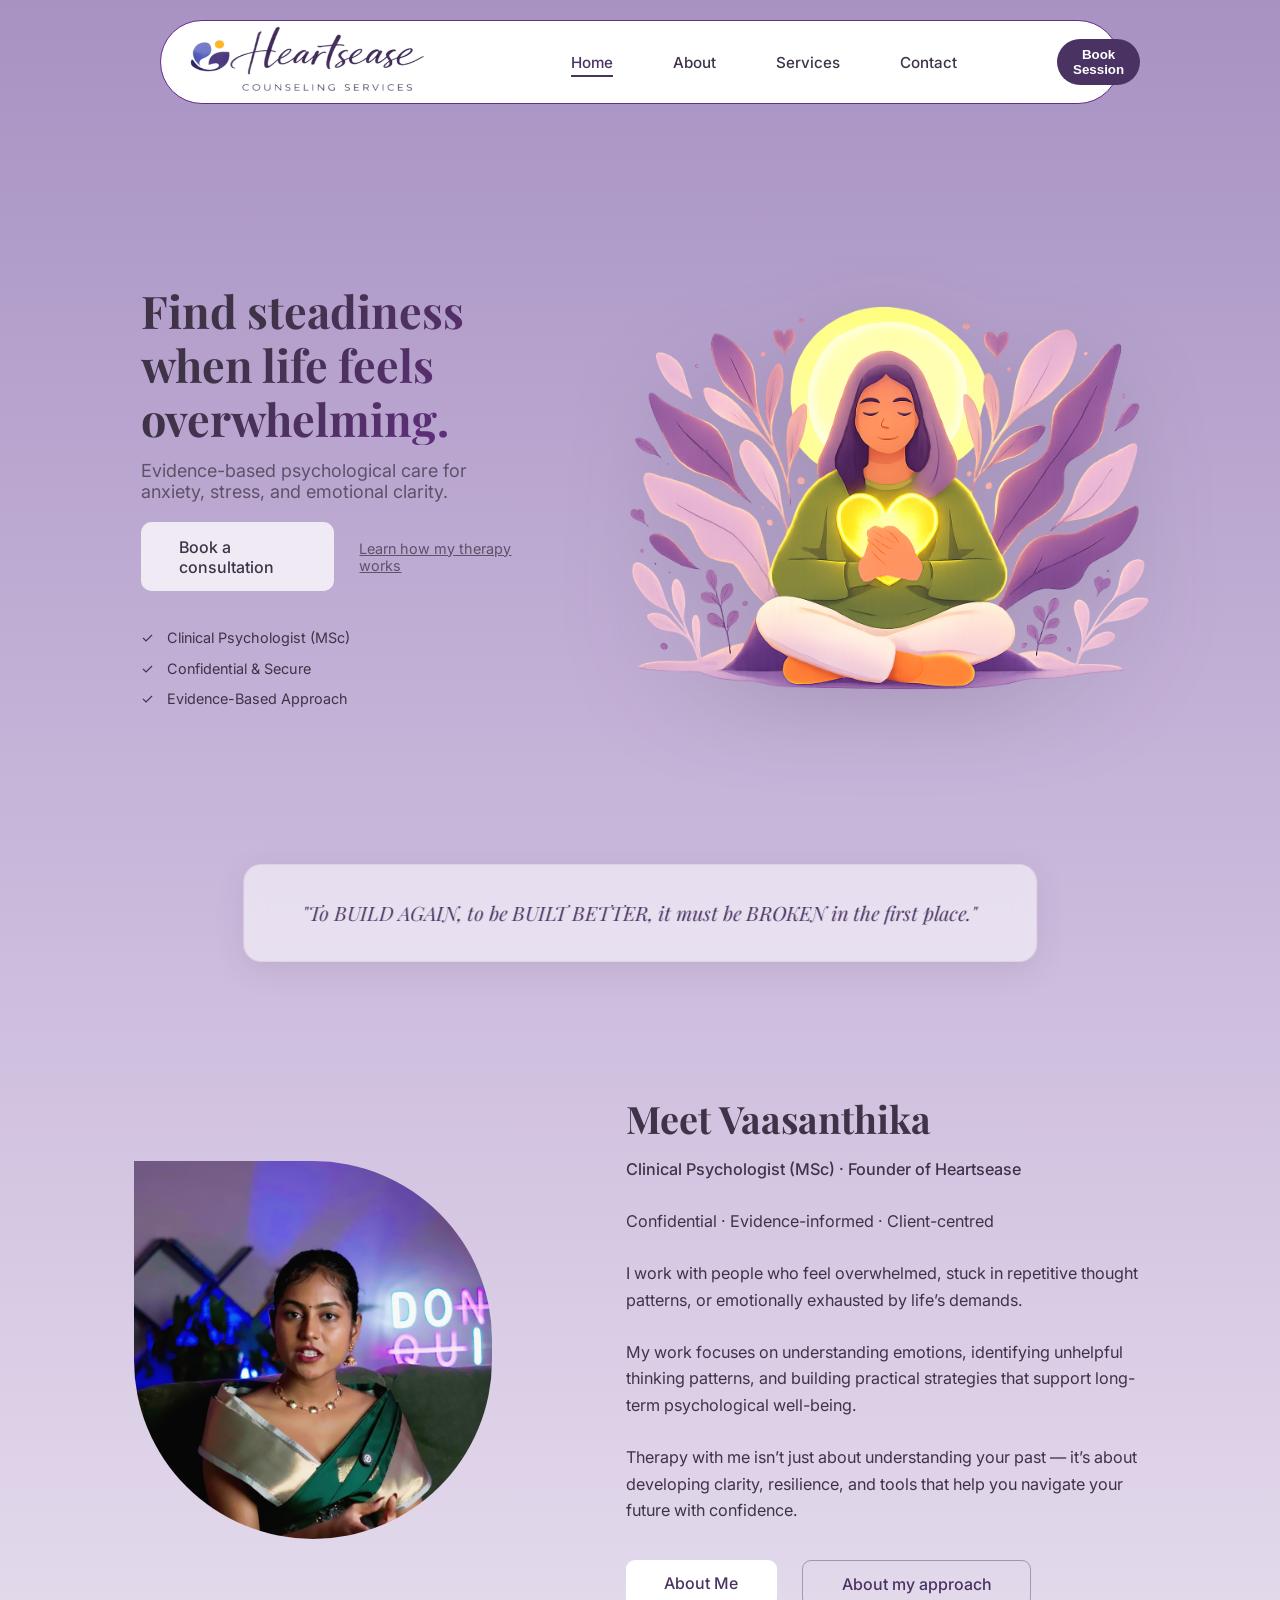
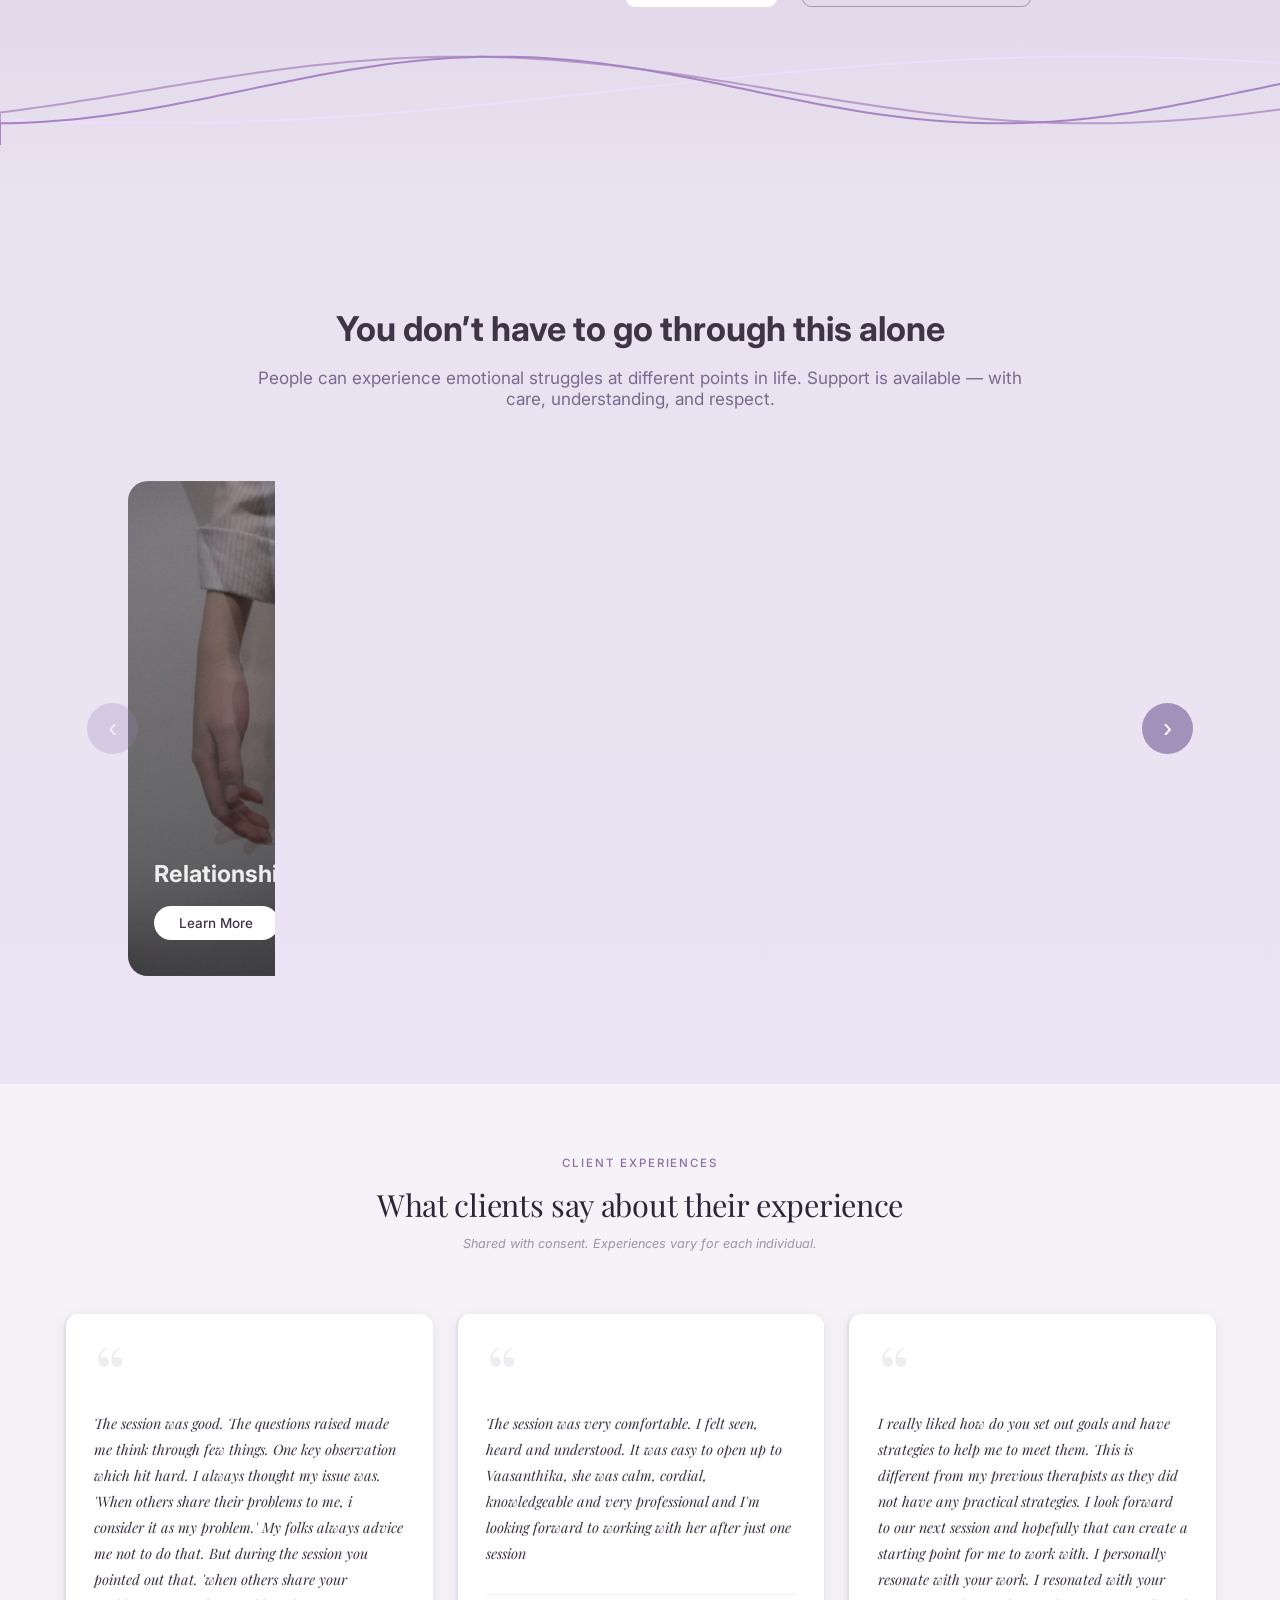
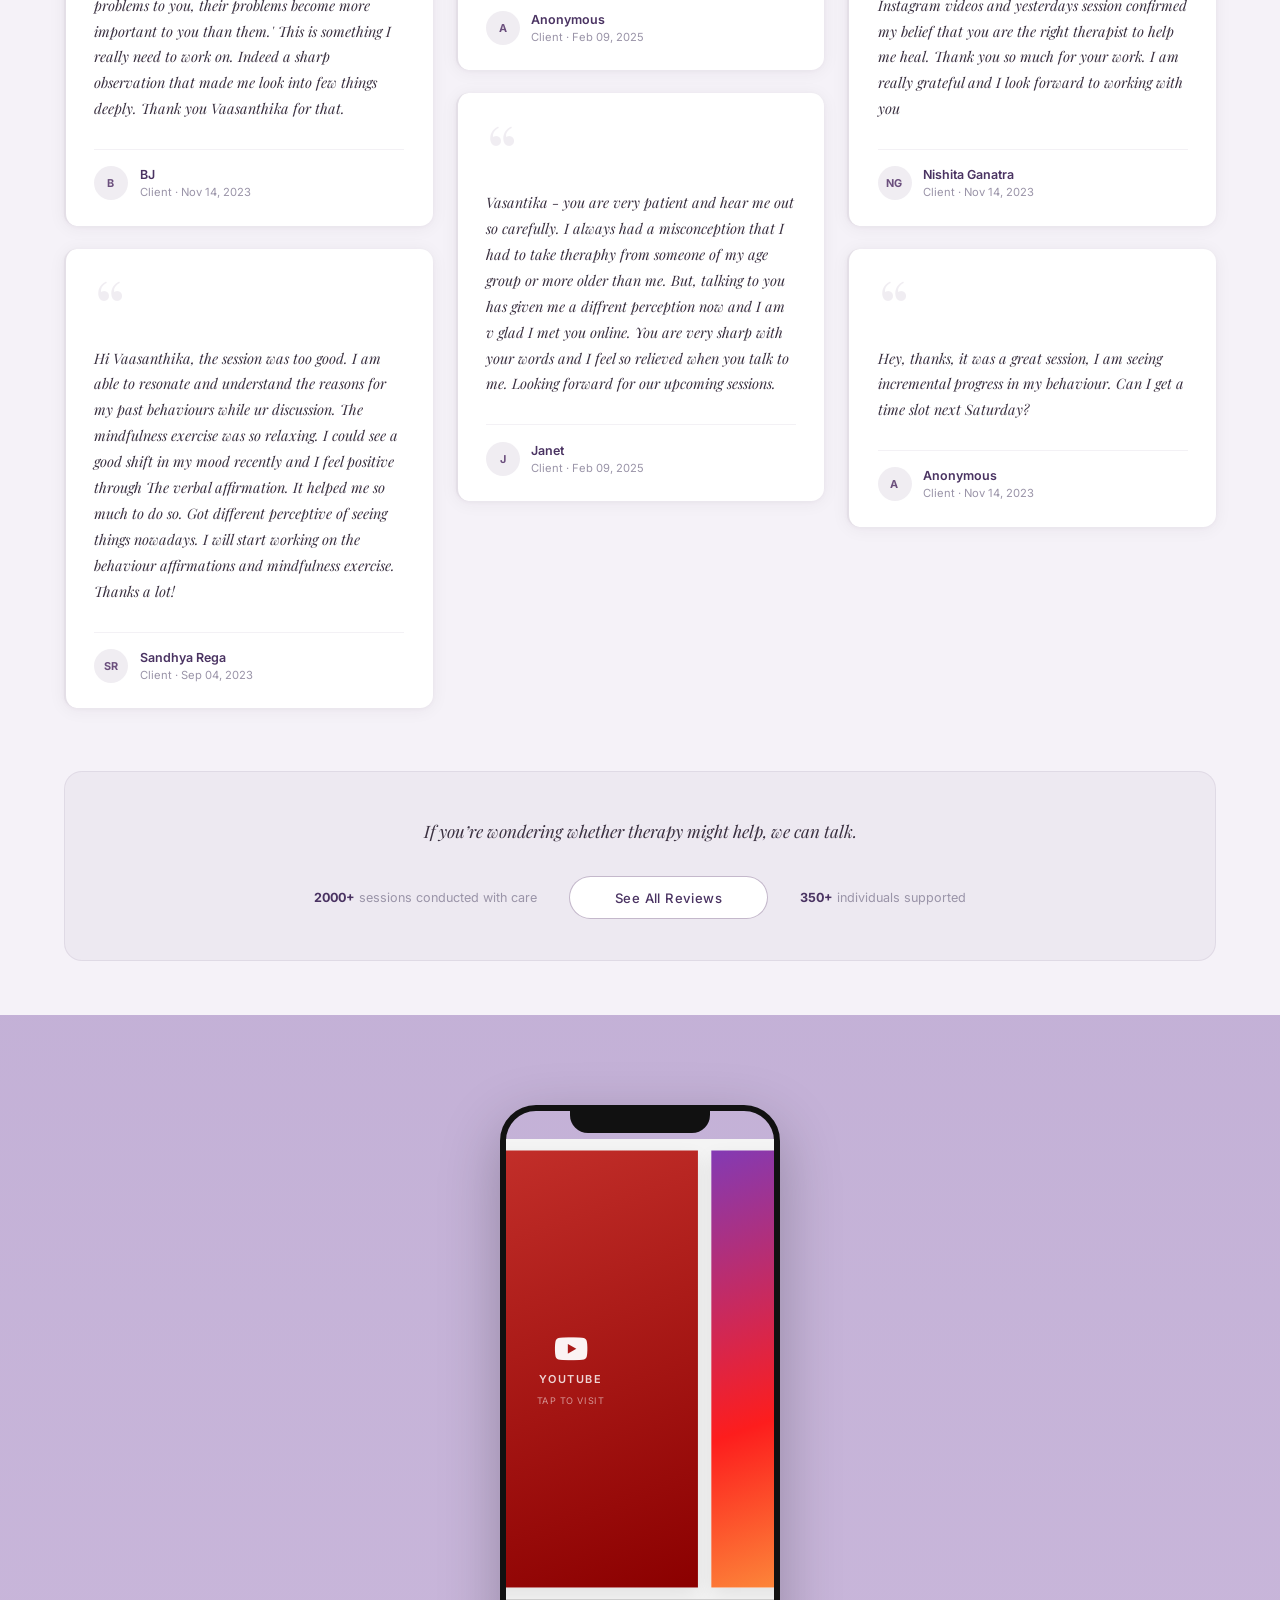
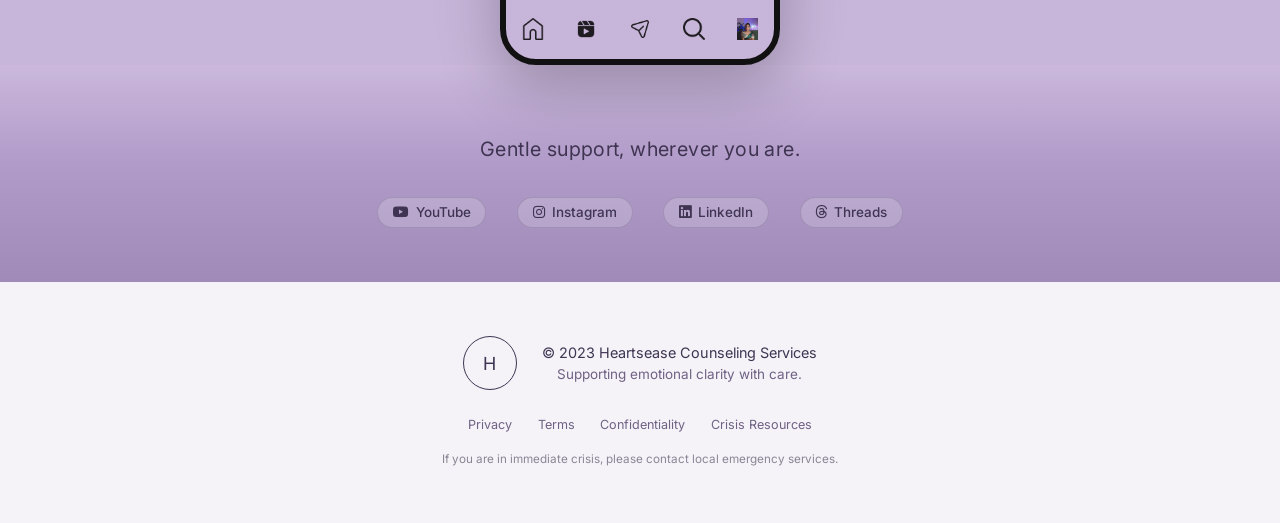
==== commit a176213b: "Add files via upload" ====
--- a/index.html
+++ b/index.html
@@ -43,7 +43,7 @@
           <li><a href="#section1" class="active">Home</a></li>
           <li><a href="#section2">About</a></li>
           <li><a href="#section3">Services</a></li>
-          <li><a href="#section4">Contact</a></li>
+          <li><a href="#contact_section_footer">Contact</a></li>
         </ul>
         <div class="nav-right">
           <button class="book-session-btn">Book Session</button>
@@ -69,7 +69,7 @@
 
       <div class="cta-row">
         <a href="#" class="primary-cta">Book a consultation</a>
-        <a href="#" class="secondary-cta">Learn how therapy works</a>
+        <a href="faq.html" class="secondary-cta">Learn how my therapy works</a>
       </div>
 
       <ul class="trust-list">
@@ -80,12 +80,18 @@
 
     </div>
   </section>
+  <div class="main-quote-banner">
+    <blockquote>
+      "To BUILD AGAIN, to be BUILT BETTER, it must be BROKEN in the first place."
+    </blockquote>
+  </div>
+
   <section class="about-section" id="section2">
     <div class="about-wrapper">
 
       <!-- IMAGE -->
       <div class="about-image reveal">
-        <img src="" alt="Vasanthika – Psychologist and Founder of Heartsease" />
+        <img src="assets/vasanthika.jpg" alt="Vasanthika – Psychologist and Founder of Heartsease" />
       </div>
 
       <!-- CONTENT -->
@@ -118,8 +124,8 @@
         </p>
 
         <div class="about-cta">
-          <a href="#" class="primary-btn">Book a consultation</a>
-          <a href="#" class="secondary-btn">About my approach</a>
+          <a href="about.html" class="about-me-btn">About Me</a>
+          <a href="faq.html" class="secondary-btn">About my approach</a>
         </div>
       </div>
 
@@ -147,57 +153,57 @@
       <!-- CARD STRIP -->
       <div class="focus-cards">
 
-        <div class="focus-card" style="background-image:url('assets/relationship.jpg')">
+        <div class="focus-card" style="background-image:url(assets/relationship.jpg)">
           <div class="overlay">
             <h3>Relationship</h3>
             <p>Build healthier relationships and improve the way you communicate with the people who matter most. These
               sessions help you understand patterns, handle conflict better, and feel more connected and heard.</p>
-            <button>Learn More</button>
-          </div>
-        </div>
-
-        <div class="focus-card" style="background-image:url('assets/anxiety.jpg')">
+            <a href="service.html?service=relationship" class="learn-more-link">Learn More</a>
+          </div>
+        </div>
+
+        <div class="focus-card" style="background-image:url(assets/anxiety.jpg)">
           <div class="overlay">
             <h3>Anxiety & Stress</h3>
             <p>If stress or anxiety feels like it’s taking over your day-to-day life, these sessions offer simple,
               practical tools to help you feel calmer, more grounded, and in control again.</p>
-            <button>Learn More</button>
-          </div>
-        </div>
-
-        <div class="focus-card" style="background-image:url('assets/life_transition.jpg')">
+            <a href="service.html?service=anxiety" class="learn-more-link">Learn More</a>
+          </div>
+        </div>
+
+        <div class="focus-card" style="background-image:url(assets/life_transition.jpg)">
           <div class="overlay">
             <h3>Life Transitions</h3>
             <p>Going through a major life transition? Step into the next chapter of your life with confidence and ease,
               nurtured by my transformative counseling sessions.</p>
-            <button>Learn More</button>
-          </div>
-        </div>
-
-        <div class="focus-card" style="background-image:url('assets/confidence.png')">
+            <a href="service.html?service=life-transitions" class="learn-more-link">Learn More</a>
+          </div>
+        </div>
+
+        <div class="focus-card" style="background-image:url(assets/confidence.png)">
           <div class="overlay">
             <h3>Self-esteem</h3>
             <p>Unleash your inner strength and rediscover your worth with my personalized counseling sessions tailored
               to empower your journey.</p>
-            <button>Learn More</button>
-          </div>
-        </div>
-
-        <div class="focus-card" style="background-image:url('assets/cognitive.jpg')">
+            <a href="service.html?service=self-esteem" class="learn-more-link">Learn More</a>
+          </div>
+        </div>
+
+        <div class="focus-card" style="background-image:url(assets/cognitive.jpg)">
           <div class="overlay">
             <h3>Cognitive Behaviour</h3>
             <p>revolutionize your mindset, and gain lasting positive changes in your thoughts and behaviour with my
               purpose-driven sessions.</p>
-            <button>Learn More</button>
-          </div>
-        </div>
-
-        <div class="focus-card" style="background-image:url('assets/grief.jpg')">
+            <a href="service.html?service=cbt" class="learn-more-link">Learn More</a>
+          </div>
+        </div>
+
+        <div class="focus-card" style="background-image:url(assets/grief.jpg)">
           <div class="overlay">
             <h3>Grief & Loss</h3>
             <p>Discover a way forward through the pain of grief. Learn to heal, restore and find a new sense of purpose
               with my compassionate guidance.</p>
-            <button>Learn More</button>
+            <a href="service.html?service=grief" class="learn-more-link">Learn More</a>
           </div>
         </div>
 
@@ -228,16 +234,17 @@
 
       <div class="cta-stats">
         <span><strong>2000+</strong> sessions conducted with care</span>
-        <button class="cta-button">
-          Begin a conversation
-        </button>
+        <a href="reviews.html" class="see-reviews-btn" style="text-decoration:none;">
+          See All Reviews
+        </a>
         <span><strong>350+</strong> individuals supported</span>
       </div>
     </div>
 
+
   </section>
-  <footer class="site-footer">
-    <div class="feed-strip">
+  <footer class="site-footer" >
+    <div class="feed-strip" id="contact_section_footer">
       <div class="phone">
         <div class="notch"></div>
         <div class="phone-content">
@@ -254,7 +261,7 @@
           <img class="nav-img" src="assets/reel.png" alt="Search">
           <img class="nav-img" src="assets/send.png" alt="Add">
           <img class="nav-img" src="assets/search.png" alt="Reels">
-          <img class="nav-img" src="assets/green.jpg" alt="Profile">
+          <img class="nav-img" src="assets/vasanthika.jpg" alt="Profile">
         </div>
       </div>
     </div>
@@ -266,16 +273,16 @@
       </p>
 
       <div class="footer-social">
-        <a href="YOUR_YOUTUBE_URL" target="_blank" rel="noopener" aria-label="YouTube">
+        <a href="https://www.youtube.com/@vaasanthika" target="_blank" rel="noopener" aria-label="YouTube">
           <i class="fa-brands fa-youtube"></i> YouTube
         </a>
-        <a href="YOUR_INSTAGRAM_URL" target="_blank" rel="noopener" aria-label="Instagram">
+        <a href="https://www.instagram.com/vaasanthika/" target="_blank" rel="noopener" aria-label="Instagram">
           <i class="fa-brands fa-instagram"></i> Instagram
         </a>
-        <a href="YOUR_LINKEDIN_URL" target="_blank" rel="noopener" aria-label="LinkedIn">
+        <a href="https://www.linkedin.com/in/vaasanthika-parthasarathy-8b2214324/" target="_blank" rel="noopener" aria-label="LinkedIn">
           <i class="fa-brands fa-linkedin"></i> LinkedIn
         </a>
-        <a href="YOUR_THREADS_URL" target="_blank" rel="noopener" aria-label="Threads">
+        <a href="https://www.threads.com/@vaasanthika" target="_blank" rel="noopener" aria-label="Threads">
           <i class="fa-brands fa-threads"></i> Threads
         </a>
       </div>
@@ -413,4 +420,4 @@
   <script src="script.js"></script>
 </body>
 
-</html>
+</html>
--- a/styles.css
+++ b/styles.css
@@ -255,6 +255,7 @@
 .hero-content {
   width: 90vw;
   margin: auto;
+  padding-left: 6vw;
   display: grid;
   grid-template-columns: 1.1fr 0.9fr;
   grid-template-areas:
@@ -266,10 +267,10 @@
   gap: 0 5vw;
 }
 
-.hero-h1      { grid-area: h1;     margin-bottom: 3vh; }
-.subtitle     { grid-area: sub;    margin-bottom: 4vh; }
+.hero-h1      { grid-area: h1;     margin-bottom: 1.5vh; }
+.subtitle     { grid-area: sub;    margin-bottom: 2vh; }
 .hero-visual  { grid-area: visual; }
-.cta-row      { grid-area: cta;    margin-bottom: 4vh; }
+.cta-row      { grid-area: cta;    margin-bottom: 2vh; }
 .trust-list   { grid-area: trust;  }
 
 /* TEXT */
@@ -277,14 +278,13 @@
   font-family: "Georgia", serif;
   font-size: 5vh;
   line-height: 1.2;
-  margin-bottom: 3vh;
+  margin-bottom: 1.5vh;
 }
 
 .subtitle {
   font-size: 2vh;
-  /* max-width: 38vw; */
   color: var(--text-secondary);
-  margin-bottom: 4vh;
+  margin-bottom: 2vh;
 }
 
 /* CTA */
@@ -336,6 +336,31 @@
   object-fit: contain;
 }
 
+.main-quote-banner {
+  position: absolute;
+  z-index: 2;
+  margin: -4vh auto;
+  width: 100vw;
+  max-width: 62vw;
+  left: 50%;
+  transform: translateX(-50%);
+  background: rgba(255, 255, 255, 0.55);
+  backdrop-filter: blur(10px);
+  border: 1px solid var(--accent-soft);
+  border-radius: 2vh;
+  padding: 3.5vh 4vw;
+  text-align: center;
+  box-shadow: 0 8px 32px rgba(63, 51, 72, 0.1);
+}
+
+.main-quote-banner blockquote {
+  font-family: "Playfair Display", Georgia, serif;
+  font-size: clamp(1rem, 2.2vh, 1.4rem);
+  font-style: italic;
+  color: var(--purple-deep);
+  line-height: 1.65;
+}
+
 .about-section {
   width: 100vw;
   min-height: 100vh;
@@ -362,12 +387,11 @@
 
 .about-image img {
   width: 28vw;
-  height: 50vh;
+  height: auto;
+  max-height: 70vh;
   object-fit: cover;
   border-radius: 0 18vw 18vw 18vw;
   filter: contrast(0.95) saturate(0.95);
-    background-color: var(--purple-mid);
-
 }
 
 /* CONTENT */
@@ -415,6 +439,15 @@
   font-weight: 500;
 }
 
+.about-me-btn {
+  padding: 1.4vh 3vw;
+  background: #fff;
+  color: var(--purple-deep);
+  text-decoration: none;
+  border-radius: 1vh;
+  font-weight: 500;
+}
+
 .secondary-btn {
   padding: 1.4vh 3vw;
   border: 1px solid var(--border-soft);
@@ -431,6 +464,11 @@
     width: 100%;
     height: 10px;
     z-index: 1;
+    pointer-events: none;
+}
+
+#sineCanvas {
+    pointer-events: none;
 }
 
 /* =========================
@@ -495,7 +533,7 @@
   position: relative;
   overflow: hidden;
   cursor: pointer;
-   filter: grayscale(100%);
+  filter: grayscale(0%);
   transition: filter 0.5s ease, flex 0.6s ease, opacity 0.4s ease;
 }
 
@@ -508,7 +546,7 @@
 
 /* Non-hovered cards stay muted */
 .focus-cards:hover .focus-card:not(:hover) {
-  filter: grayscale(100%);
+  filter: grayscale(50%);
 }
 
 /* =========================
@@ -519,14 +557,23 @@
   inset: 0;
   background: linear-gradient(
     180deg,
-    rgba(0,0,0,0.25),
-    rgba(0,0,0,0.6)
+    rgba(0,0,0,0.05),
+    rgba(0,0,0,0.45)
   );
   padding: 4vh 2vw;
   display: flex;
   flex-direction: column;
   justify-content: flex-end;
   color: #ffffff;
+  transition: background 0.5s ease;
+}
+
+.focus-card:hover .overlay {
+  background: linear-gradient(
+    180deg,
+    rgba(0,0,0,0.15),
+    rgba(0,0,0,0.72)
+  );
 }
 
 /* =========================
@@ -856,6 +903,27 @@
   opacity: 0.35;
 }
 
+.see-reviews-btn,
+.show-all-reviews-btn {
+  display: inline-block;
+  padding: 1.4vh 3.5vw;
+  border: 1.5px solid rgba(107, 79, 125, 0.4);
+  border-radius: 4vh;
+  color: #4a3362;
+  background: #ffffff;
+  text-decoration: none;
+  font-size: clamp(0.82rem, 1.45vh, 0.95rem);
+  font-weight: 500;
+  letter-spacing: 0.03em;
+  transition: background 0.25s ease, border-color 0.25s ease, transform 0.2s ease;
+}
+.see-reviews-btn:hover,
+.show-all-reviews-btn:hover {
+  background: rgba(107, 79, 125, 0.07);
+  border-color: rgba(107, 79, 125, 0.6);
+  transform: translateY(-2px);
+}
+
 .site-footer {
   width: 100vw;
   font-family: inherit;
@@ -979,14 +1047,13 @@
 }
 
 .feed-strip {
-    /* position: relative; */
     margin-top: 10vh;
-    margin-left: 15vw;
-    width: calc(100% - 15vw);
+    width: 100%;
     height: auto;
-    overflow: hidden;
     gap: 40px;
     flex: 1;
+    display: flex;
+    justify-content: center;
 }
 
 
@@ -1208,9 +1275,23 @@
   box-shadow: 0 8px 24px rgba(63,51,72,0.2);
 }
 
-/* Overlay button transition */
-.overlay button { transition: background 0.2s ease, transform 0.2s ease; }
-.overlay button:hover { background: var(--cta-bg-alt); transform: translateX(4px); }
+/* Overlay button / learn-more link transition */
+.overlay button, .learn-more-link { transition: background 0.2s ease, transform 0.2s ease; }
+.overlay button:hover, .learn-more-link:hover { background: var(--cta-bg-alt); transform: translateX(4px); }
+
+.learn-more-link {
+  display: inline-block;
+  margin-top: 2vh;
+  align-self: flex-start;
+  padding: 1vh 2vw;
+  font-size: 1.5vh;
+  border-radius: 2vh;
+  background: #ffffff;
+  color: #3F3348;
+  text-decoration: none;
+  font-weight: 500;
+  cursor: pointer;
+}
 
 /* Testimonial card hover — defined in main section block */
 
